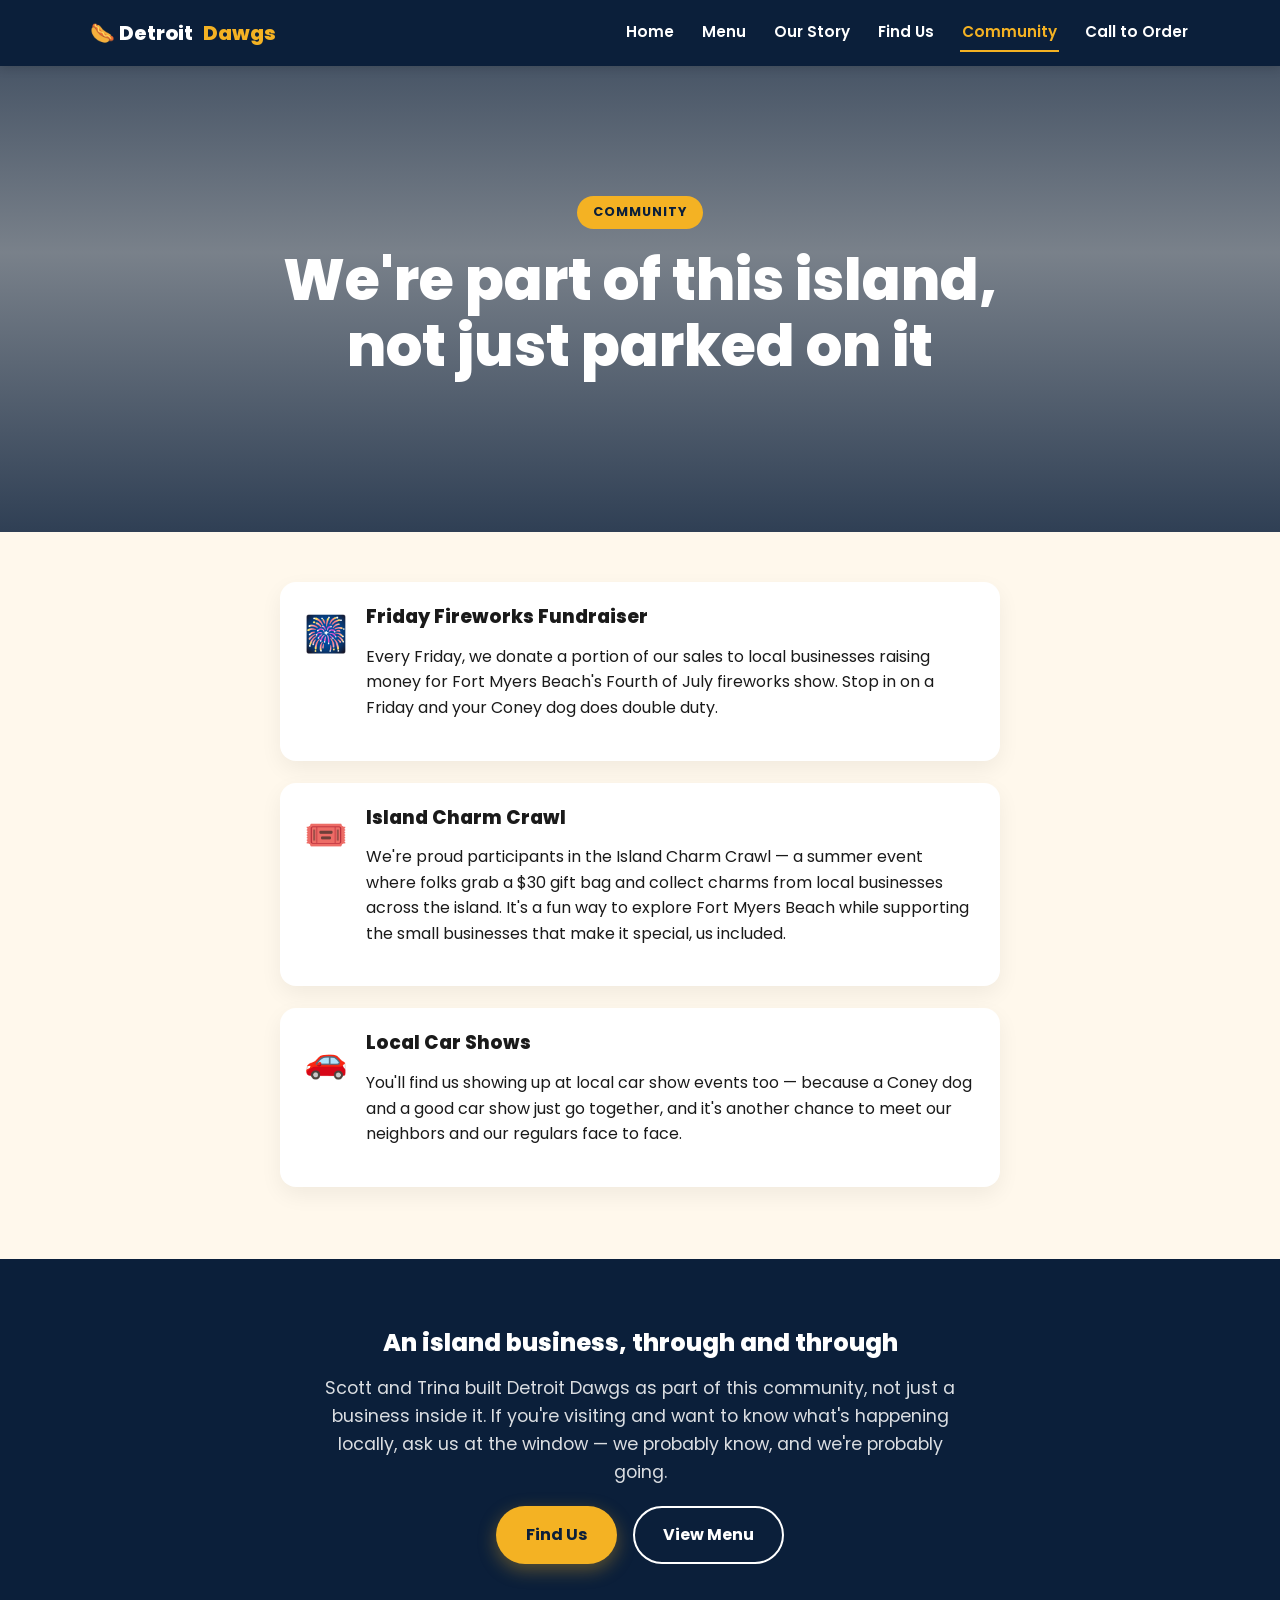
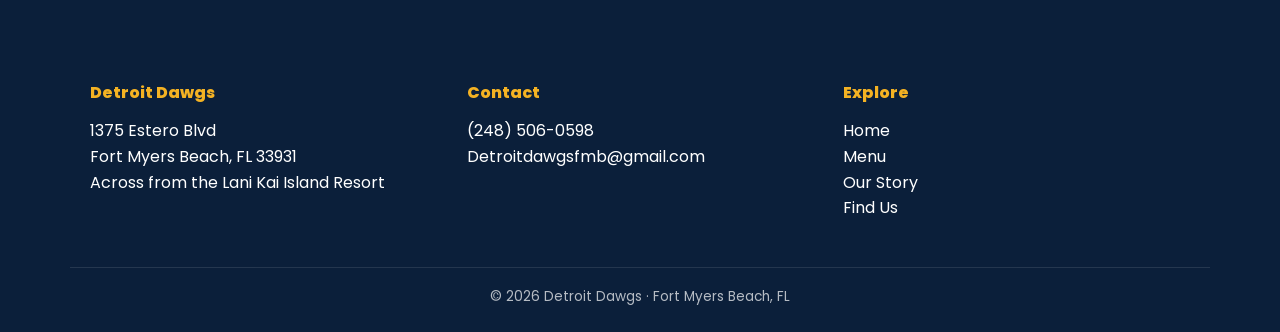
==== community.html @ 259473fb "Add Detroit Dawgs marketing website Five-page static site (home, menu, our story, find us, community" ====
<!DOCTYPE html>
<html lang="en">
<head>
<meta charset="UTF-8">
<meta name="viewport" content="width=device-width, initial-scale=1.0">
<title>Community | Detroit Dawgs Fort Myers Beach</title>
<meta name="description" content="Detroit Dawgs gives back to Fort Myers Beach: Friday fireworks fundraisers, the Island Charm Crawl, and local car shows. See how this Michigan-owned hot dog stand supports its island home.">
<meta name="keywords" content="Detroit Dawgs community, Fort Myers Beach fireworks fundraiser, Island Charm Crawl Fort Myers Beach">
<link rel="canonical" href="https://detroitdawgsfmb.com/community.html">
<link rel="stylesheet" href="assets/css/style.css">
<link rel="preconnect" href="https://fonts.googleapis.com">
<link href="https://fonts.googleapis.com/css2?family=Poppins:wght@400;600;700;800&display=swap" rel="stylesheet">
</head>
<body>

<header class="site-header">
  <div class="header-inner">
    <a href="index.html" class="brand">🌭 Detroit <span class="dot">Dawgs</span></a>
    <button class="nav-toggle" aria-label="Menu">☰</button>
    <nav class="main-nav">
      <a href="index.html">Home</a>
      <a href="menu.html">Menu</a>
      <a href="our-story.html">Our Story</a>
      <a href="find-us.html">Find Us</a>
      <a href="community.html" class="active">Community</a>
      <a href="tel:2485060598">Call to Order</a>
    </nav>
  </div>
</header>

<section class="hero" style="min-height:50vh;">
  <div class="hero-inner">
    <span class="kicker">Community</span>
    <h1>We're part of this island, not just parked on it</h1>
  </div>
</section>

<section class="section-tight">
  <div class="wrap" style="max-width:760px;">

    <div class="event-card">
      <div class="event-icon">🎆</div>
      <div>
        <h3>Friday Fireworks Fundraiser</h3>
        <p>Every Friday, we donate a portion of our sales to local businesses raising money for Fort Myers Beach's Fourth of July fireworks show. Stop in on a Friday and your Coney dog does double duty.</p>
      </div>
    </div>

    <div class="event-card">
      <div class="event-icon">🎟️</div>
      <div>
        <h3>Island Charm Crawl</h3>
        <p>We're proud participants in the Island Charm Crawl — a summer event where folks grab a $30 gift bag and collect charms from local businesses across the island. It's a fun way to explore Fort Myers Beach while supporting the small businesses that make it special, us included.</p>
      </div>
    </div>

    <div class="event-card">
      <div class="event-icon">🚗</div>
      <div>
        <h3>Local Car Shows</h3>
        <p>You'll find us showing up at local car show events too — because a Coney dog and a good car show just go together, and it's another chance to meet our neighbors and our regulars face to face.</p>
      </div>
    </div>

  </div>
</section>

<section class="bg-navy">
  <div class="wrap" style="text-align:center; max-width:700px;">
    <h2 style="color:#fff;">An island business, through and through</h2>
    <p style="color:rgba(255,255,255,.85); font-size:1.1rem;">Scott and Trina built Detroit Dawgs as part of this community, not just a business inside it. If you're visiting and want to know what's happening locally, ask us at the window — we probably know, and we're probably going.</p>
    <div class="btn-row" style="justify-content:center; margin-top:20px;">
      <a href="find-us.html" class="btn btn-mustard">Find Us</a>
      <a href="menu.html" class="btn btn-outline">View Menu</a>
    </div>
  </div>
</section>

<footer class="site-footer">
  <div class="wrap footer-grid">
    <div>
      <h4>Detroit Dawgs</h4>
      <p>1375 Estero Blvd<br>Fort Myers Beach, FL 33931<br>Across from the Lani Kai Island Resort</p>
    </div>
    <div>
      <h4>Contact</h4>
      <p><a href="tel:2485060598">(248) 506-0598</a><br>
      <a href="mailto:Detroitdawgsfmb@gmail.com">Detroitdawgsfmb@gmail.com</a></p>
    </div>
    <div>
      <h4>Explore</h4>
      <p><a href="index.html">Home</a><br>
      <a href="menu.html">Menu</a><br>
      <a href="our-story.html">Our Story</a><br>
      <a href="find-us.html">Find Us</a></p>
    </div>
  </div>
  <div class="wrap footer-bottom">&copy; 2026 Detroit Dawgs · Fort Myers Beach, FL</div>
</footer>

<div class="sticky-cta">
  <a href="find-us.html">📍 Directions</a>
  <a href="tel:2485060598">📞 Call to Order</a>
</div>

<script src="assets/js/main.js"></script>
</body>
</html>
---- assets/css/style.css ----
/* Detroit Dawgs — shared styles */
:root {
  --navy: #0b1f3a;
  --red: #c8102e;
  --red-dark: #9c0c23;
  --cream: #fff8ec;
  --mustard: #f4b223;
  --ink: #1a1a1a;
  --gray: #5b5b5b;
  --max: 1140px;
}

* { box-sizing: border-box; }

html { scroll-behavior: smooth; }

body {
  margin: 0;
  font-family: 'Poppins', 'Segoe UI', system-ui, -apple-system, sans-serif;
  color: var(--ink);
  background: var(--cream);
  line-height: 1.6;
}

h1, h2, h3, h4 {
  font-family: 'Poppins', sans-serif;
  font-weight: 800;
  margin: 0 0 0.5em;
  line-height: 1.15;
}

a { color: inherit; text-decoration: none; }

img { max-width: 100%; display: block; }

.wrap {
  max-width: var(--max);
  margin: 0 auto;
  padding: 0 20px;
}

/* ===== Header ===== */
.site-header {
  position: sticky;
  top: 0;
  z-index: 50;
  background: var(--navy);
  color: #fff;
  box-shadow: 0 2px 10px rgba(0,0,0,0.15);
}

.header-inner {
  display: flex;
  align-items: center;
  justify-content: space-between;
  padding: 14px 20px;
  max-width: var(--max);
  margin: 0 auto;
}

.brand {
  display: flex;
  align-items: center;
  gap: 10px;
  font-weight: 800;
  font-size: 1.25rem;
  color: #fff;
  white-space: nowrap;
}

.brand .dot { color: var(--mustard); }

.main-nav {
  display: flex;
  gap: 24px;
  flex-wrap: wrap;
}

.main-nav a {
  color: #fff;
  font-weight: 600;
  font-size: 0.95rem;
  padding: 6px 2px;
  border-bottom: 2px solid transparent;
  transition: border-color .2s, color .2s;
}

.main-nav a:hover,
.main-nav a.active {
  border-bottom-color: var(--mustard);
  color: var(--mustard);
}

.nav-toggle {
  display: none;
  background: none;
  border: none;
  color: #fff;
  font-size: 1.6rem;
  cursor: pointer;
}

@media (max-width: 760px) {
  .nav-toggle { display: block; }
  .main-nav {
    display: none;
    flex-direction: column;
    width: 100%;
    background: var(--navy);
    padding: 10px 20px 16px;
    gap: 14px;
  }
  .main-nav.open { display: flex; }
  .header-inner { flex-wrap: wrap; }
}

/* ===== Buttons ===== */
.btn {
  display: inline-block;
  padding: 14px 28px;
  border-radius: 50px;
  font-weight: 700;
  font-size: 1rem;
  cursor: pointer;
  border: 2px solid transparent;
  transition: transform .15s, box-shadow .15s, background .15s;
}

.btn:hover { transform: translateY(-2px); }

.btn-red {
  background: var(--red);
  color: #fff;
  box-shadow: 0 6px 18px rgba(200,16,46,0.35);
}
.btn-red:hover { background: var(--red-dark); }

.btn-outline {
  background: transparent;
  border-color: #fff;
  color: #fff;
}
.btn-outline:hover { background: rgba(255,255,255,0.15); }

.btn-mustard {
  background: var(--mustard);
  color: var(--navy);
  box-shadow: 0 6px 18px rgba(244,178,35,0.35);
}

.btn-row { display: flex; gap: 16px; flex-wrap: wrap; }

/* ===== Hero ===== */
.hero {
  position: relative;
  min-height: 92vh;
  display: flex;
  align-items: center;
  background: linear-gradient(180deg, rgba(11,31,58,0.75), rgba(11,31,58,0.55) 40%, rgba(11,31,58,0.85)),
              url('../img/hero-trailer.jpg') center/cover no-repeat;
  color: #fff;
  text-align: center;
}

.hero-inner { max-width: 800px; margin: 0 auto; padding: 60px 20px; }

.kicker {
  display: inline-block;
  background: var(--mustard);
  color: var(--navy);
  font-weight: 700;
  font-size: 0.8rem;
  letter-spacing: 1px;
  text-transform: uppercase;
  padding: 6px 16px;
  border-radius: 50px;
  margin-bottom: 18px;
}

.hero h1 {
  font-size: clamp(2.2rem, 6vw, 3.6rem);
  margin-bottom: 0.4em;
}

.hero p.lead {
  font-size: 1.2rem;
  opacity: 0.95;
  max-width: 620px;
  margin: 0 auto 28px;
}

/* ===== Sections ===== */
section { padding: 70px 0; }

.section-tight { padding: 50px 0; }

.section-title {
  text-align: center;
  margin-bottom: 14px;
  color: var(--navy);
}

.section-sub {
  text-align: center;
  color: var(--gray);
  max-width: 640px;
  margin: 0 auto 40px;
  font-size: 1.05rem;
}

.bg-navy { background: var(--navy); color: #fff; }
.bg-navy h2, .bg-navy h3 { color: #fff; }
.bg-mustard-soft { background: #fff3da; }

/* ===== Story / origin block ===== */
.origin {
  display: grid;
  grid-template-columns: 1.1fr 1fr;
  gap: 50px;
  align-items: center;
}

@media (max-width: 800px) {
  .origin { grid-template-columns: 1fr; }
}

.origin img { border-radius: 16px; box-shadow: 0 14px 30px rgba(0,0,0,0.18); }

.quote-block {
  border-left: 5px solid var(--mustard);
  padding-left: 20px;
  font-style: italic;
  font-size: 1.15rem;
  color: var(--navy);
  margin: 24px 0;
}

/* ===== Cards ===== */
.card-grid {
  display: grid;
  grid-template-columns: repeat(3, 1fr);
  gap: 26px;
}

@media (max-width: 900px) {
  .card-grid { grid-template-columns: repeat(2, 1fr); }
}
@media (max-width: 600px) {
  .card-grid { grid-template-columns: 1fr; }
}

.card {
  background: #fff;
  border-radius: 16px;
  padding: 28px 24px;
  box-shadow: 0 8px 22px rgba(0,0,0,0.06);
  border: 1px solid rgba(0,0,0,0.05);
}

.card h3 { color: var(--navy); font-size: 1.2rem; }

.card .badge {
  display: inline-block;
  background: var(--mustard);
  color: var(--navy);
  font-size: 0.75rem;
  font-weight: 700;
  padding: 4px 10px;
  border-radius: 50px;
  margin-bottom: 10px;
}

/* ===== Menu page ===== */
.menu-section h3.menu-cat {
  color: var(--red);
  border-bottom: 3px solid var(--mustard);
  display: inline-block;
  padding-bottom: 6px;
  margin-top: 0;
}

.menu-item {
  display: flex;
  justify-content: space-between;
  gap: 16px;
  padding: 14px 0;
  border-bottom: 1px dashed #ddd;
}

.menu-item:last-child { border-bottom: none; }

.menu-item-name { font-weight: 700; color: var(--navy); }
.menu-item-desc { color: var(--gray); font-size: 0.95rem; margin-top: 2px; }
.menu-item-price { font-weight: 800; color: var(--red); white-space: nowrap; }

.sourcing-banner {
  background: var(--navy);
  color: #fff;
  border-radius: 16px;
  padding: 30px;
  margin: 40px 0;
  display: grid;
  grid-template-columns: auto 1fr;
  gap: 22px;
  align-items: center;
}
@media (max-width: 600px) {
  .sourcing-banner { grid-template-columns: 1fr; text-align: center; }
}
.sourcing-banner .flag { font-size: 2.6rem; }

/* ===== Stats / social proof ===== */
.stat-row {
  display: flex;
  justify-content: center;
  gap: 60px;
  flex-wrap: wrap;
  text-align: center;
}
.stat-num {
  font-size: 2.6rem;
  font-weight: 800;
  color: var(--mustard);
}
.stat-label { font-size: 0.9rem; opacity: 0.85; }

/* ===== Find us ===== */
.map-frame {
  border-radius: 16px;
  overflow: hidden;
  box-shadow: 0 14px 30px rgba(0,0,0,0.15);
  border: none;
  width: 100%;
  height: 420px;
}

.info-grid {
  display: grid;
  grid-template-columns: repeat(3, 1fr);
  gap: 24px;
  margin-top: 40px;
}
@media (max-width: 800px) {
  .info-grid { grid-template-columns: 1fr; }
}

/* ===== Gallery ===== */
.gallery-grid {
  display: grid;
  grid-template-columns: repeat(4, 1fr);
  gap: 14px;
}
@media (max-width: 800px) {
  .gallery-grid { grid-template-columns: repeat(2, 1fr); }
}
.gallery-grid img,
.gallery-grid .ph {
  border-radius: 12px;
  aspect-ratio: 1/1;
  object-fit: cover;
}
.ph {
  background: linear-gradient(135deg, #f4b223, #c8102e);
  display: flex;
  align-items: center;
  justify-content: center;
  color: #fff;
  font-weight: 700;
  text-align: center;
  font-size: 0.9rem;
  padding: 10px;
}

/* ===== Community ===== */
.event-card {
  display: flex;
  gap: 18px;
  background: #fff;
  border-radius: 16px;
  padding: 24px;
  box-shadow: 0 8px 22px rgba(0,0,0,0.06);
  margin-bottom: 22px;
}
.event-icon {
  font-size: 2.2rem;
  flex-shrink: 0;
}

/* ===== Footer ===== */
.site-footer {
  background: var(--navy);
  color: #fff;
  padding: 50px 0 24px;
}
.footer-grid {
  display: grid;
  grid-template-columns: repeat(3, 1fr);
  gap: 30px;
  margin-bottom: 30px;
}
@media (max-width: 760px) {
  .footer-grid { grid-template-columns: 1fr; }
}
.site-footer h4 { color: var(--mustard); font-size: 1rem; }
.site-footer a:hover { color: var(--mustard); }
.footer-bottom {
  text-align: center;
  font-size: 0.85rem;
  opacity: 0.7;
  border-top: 1px solid rgba(255,255,255,0.15);
  padding-top: 18px;
}

.social-icons { display: flex; gap: 14px; margin-top: 10px; }
.social-icons a {
  width: 38px; height: 38px;
  display: flex; align-items: center; justify-content: center;
  background: rgba(255,255,255,0.1);
  border-radius: 50%;
  font-size: 1.1rem;
}
.social-icons a:hover { background: var(--mustard); color: var(--navy); }

/* ===== Sticky mobile order bar ===== */
.sticky-cta {
  position: fixed;
  bottom: 0; left: 0; right: 0;
  background: var(--navy);
  display: flex;
  z-index: 60;
  box-shadow: 0 -4px 14px rgba(0,0,0,0.25);
}
.sticky-cta a {
  flex: 1;
  text-align: center;
  color: #fff;
  font-weight: 700;
  padding: 14px 6px;
  font-size: 0.85rem;
}
.sticky-cta a:first-child { background: var(--red); }
.sticky-cta a:last-child { background: var(--mustard); color: var(--navy); }
@media (min-width: 761px) {
  .sticky-cta { display: none; }
}
body { padding-bottom: 0; }
@media (max-width: 760px) {
  body { padding-bottom: 56px; }
}

.facebook-embed {
  border-radius: 16px;
  overflow: hidden;
  box-shadow: 0 8px 22px rgba(0,0,0,0.08);
}
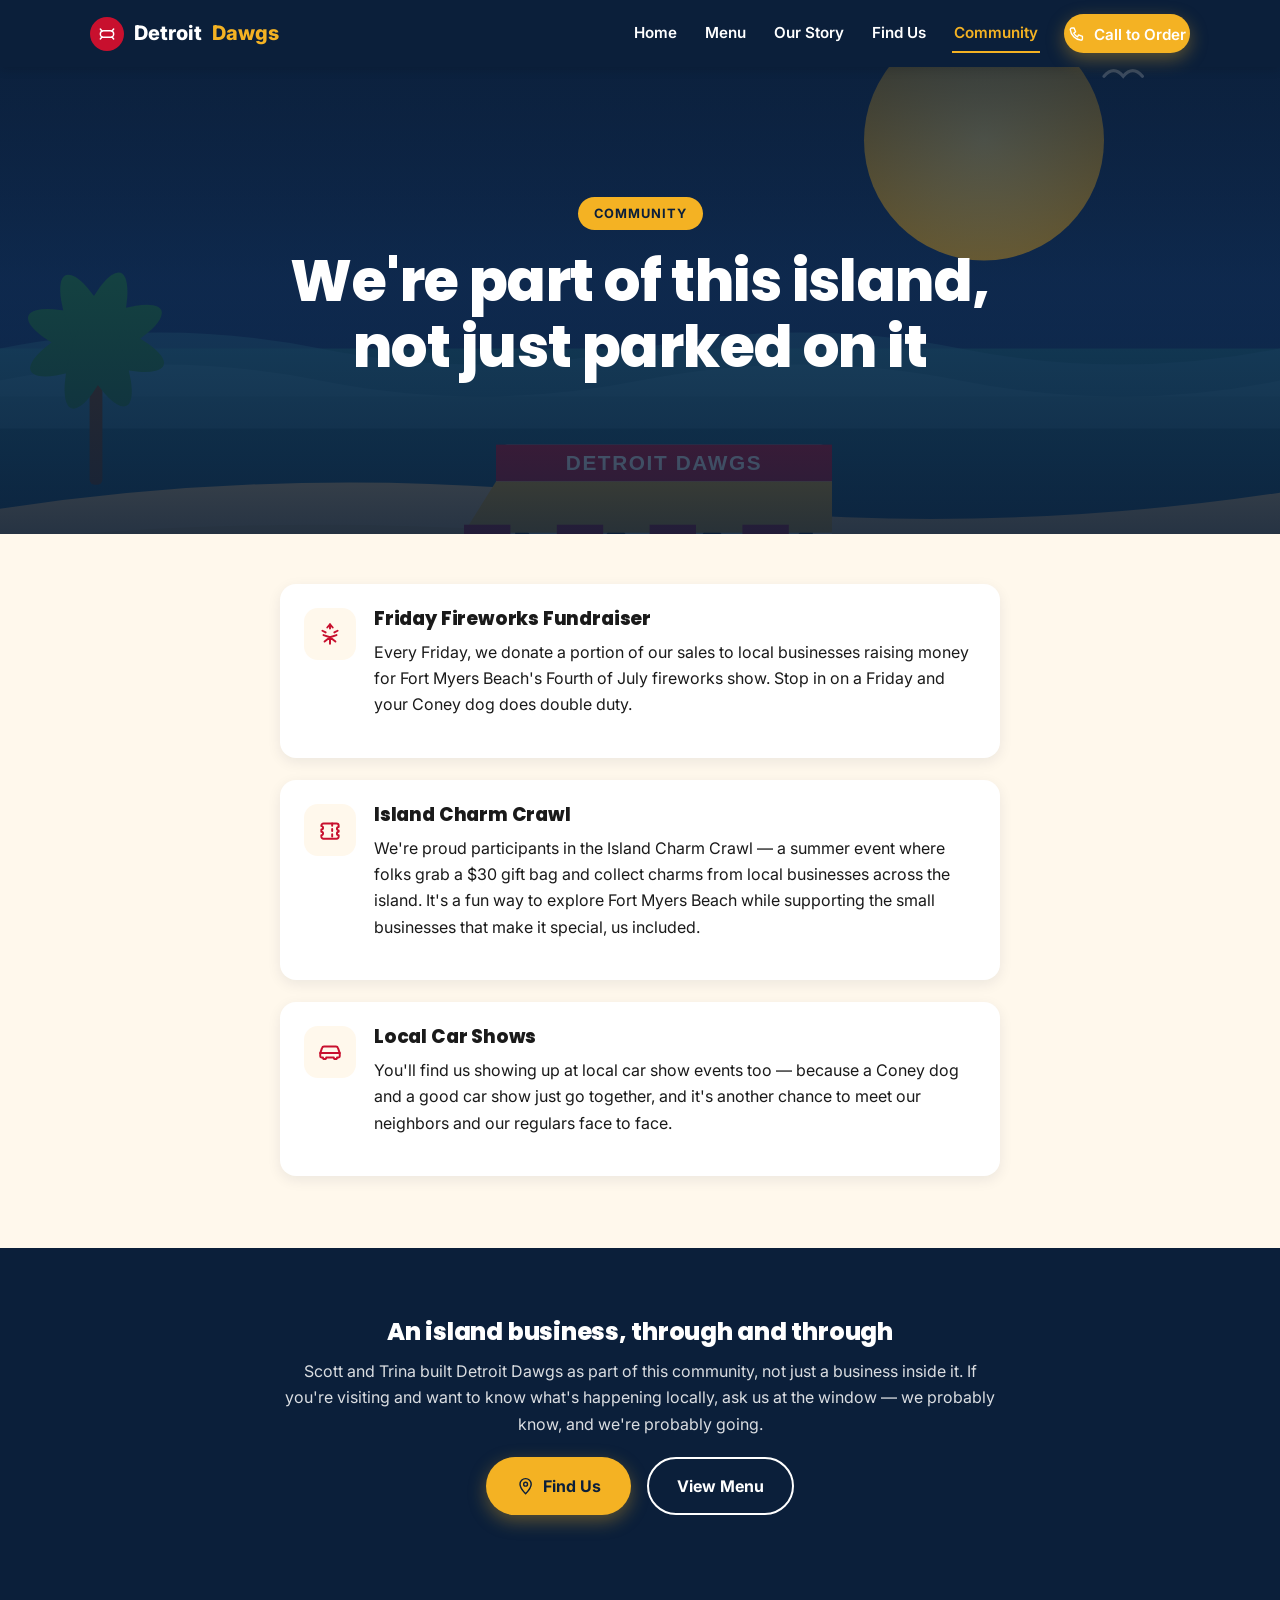
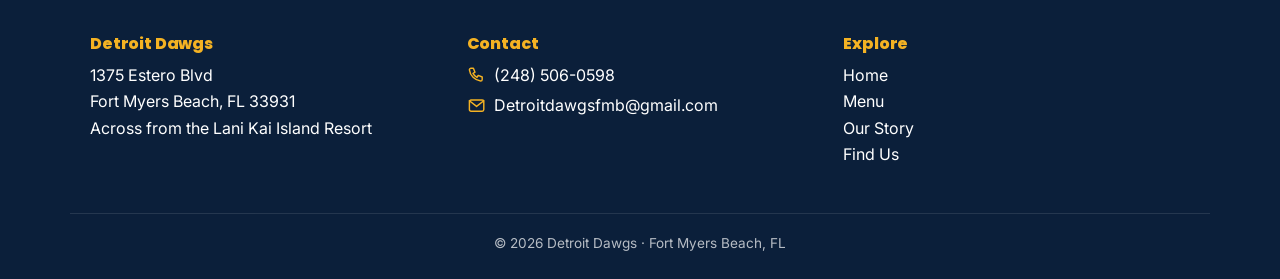
==== commit 7cf21a51: "Rebuild Detroit Dawgs website with polished UI/UX overhaul - New hero: custom beach/trailer illustra" ====
--- a/community.html
+++ b/community.html
@@ -7,28 +7,58 @@
 <meta name="description" content="Detroit Dawgs gives back to Fort Myers Beach: Friday fireworks fundraisers, the Island Charm Crawl, and local car shows. See how this Michigan-owned hot dog stand supports its island home.">
 <meta name="keywords" content="Detroit Dawgs community, Fort Myers Beach fireworks fundraiser, Island Charm Crawl Fort Myers Beach">
 <link rel="canonical" href="https://detroitdawgsfmb.com/community.html">
+<meta property="og:title" content="Community | Detroit Dawgs Fort Myers Beach">
+<meta property="og:description" content="Fireworks fundraisers, Island Charm Crawl, car shows — Detroit Dawgs is an active part of the Fort Myers Beach community.">
+<meta property="og:url" content="https://detroitdawgsfmb.com/community.html">
 <link rel="stylesheet" href="assets/css/style.css">
 <link rel="preconnect" href="https://fonts.googleapis.com">
-<link href="https://fonts.googleapis.com/css2?family=Poppins:wght@400;600;700;800&display=swap" rel="stylesheet">
+<link rel="preconnect" href="https://fonts.gstatic.com" crossorigin>
+<link href="https://fonts.googleapis.com/css2?family=Inter:wght@400;500;600;700&family=Poppins:wght@700;800&display=swap" rel="stylesheet">
 </head>
 <body>
 
+<svg style="display:none" aria-hidden="true">
+  <symbol id="icon-dog" viewBox="0 0 24 24" fill="none" stroke="currentColor" stroke-width="1.8" stroke-linecap="round" stroke-linejoin="round"><path d="M4 12c0-2.2 1.8-4 4-4h8c2.2 0 4 1.8 4 4s-1.8 4-4 4H8c-2.2 0-4-1.8-4-4Z"/><path d="M6 8.5 4 6M18 8.5l2-2.5M6 15.5 4 18M18 15.5l2 2.5"/></symbol>
+  <symbol id="icon-pin" viewBox="0 0 24 24" fill="none" stroke="currentColor" stroke-width="1.8" stroke-linecap="round" stroke-linejoin="round"><path d="M12 21s7-7.4 7-12a7 7 0 1 0-14 0c0 4.6 7 12 7 12Z"/><circle cx="12" cy="9" r="2.4"/></symbol>
+  <symbol id="icon-phone" viewBox="0 0 24 24" fill="none" stroke="currentColor" stroke-width="1.8" stroke-linecap="round" stroke-linejoin="round"><path d="M5 4h3l2 5-2.5 1.5a11 11 0 0 0 5 5L14 13l5 2v3a2 2 0 0 1-2 2A16 16 0 0 1 3 6a2 2 0 0 1 2-2Z"/></symbol>
+  <symbol id="icon-fb" viewBox="0 0 24 24" fill="currentColor"><path d="M22 12a10 10 0 1 0-11.6 9.9v-7H7.9V12h2.5V9.8c0-2.5 1.5-3.9 3.8-3.9 1.1 0 2.2.2 2.2.2v2.5h-1.2c-1.2 0-1.6.8-1.6 1.6V12h2.7l-.4 2.9h-2.3v7A10 10 0 0 0 22 12Z"/></symbol>
+  <symbol id="icon-mail" viewBox="0 0 24 24" fill="none" stroke="currentColor" stroke-width="1.8" stroke-linecap="round" stroke-linejoin="round"><rect x="3" y="5" width="18" height="14" rx="2"/><path d="M3 6l9 7 9-7"/></symbol>
+  <symbol id="icon-fireworks" viewBox="0 0 24 24" fill="none" stroke="currentColor" stroke-width="1.8" stroke-linecap="round" stroke-linejoin="round"><path d="M12 3v4M12 3 9.5 6M12 3l2.5 3M5 9l3 1.5M19 9l-3 1.5"/><circle cx="12" cy="15" r="1" fill="currentColor" stroke="none"/><path d="M12 15v6M12 15 7 19M12 15l5 4M12 15 6 13M12 15l6-2"/></symbol>
+  <symbol id="icon-ticket" viewBox="0 0 24 24" fill="none" stroke="currentColor" stroke-width="1.8" stroke-linecap="round" stroke-linejoin="round"><path d="M4 8a2 2 0 0 1 2-2h12a2 2 0 0 1 2 2v1.2a1.6 1.6 0 0 0 0 3.2V13.6a1.6 1.6 0 0 0 0 3.2V18a2 2 0 0 1-2 2H6a2 2 0 0 1-2-2v-1.2a1.6 1.6 0 0 0 0-3.2v-2a1.6 1.6 0 0 0 0-3.2Z"/><path d="M14 6v12" stroke-dasharray="2 3"/></symbol>
+  <symbol id="icon-car" viewBox="0 0 24 24" fill="none" stroke="currentColor" stroke-width="1.8" stroke-linecap="round" stroke-linejoin="round"><path d="M3 13l1.6-4.6A2 2 0 0 1 6.5 7h11a2 2 0 0 1 1.9 1.4L21 13"/><path d="M3 13h18v3a1 1 0 0 1-1 1h-1.5a1.5 1.5 0 0 1-3 0H8.5a1.5 1.5 0 0 1-3 0H4a1 1 0 0 1-1-1Z"/></symbol>
+  <symbol id="icon-close" viewBox="0 0 24 24" fill="none" stroke="currentColor" stroke-width="2" stroke-linecap="round"><path d="M5 5l14 14M19 5 5 19"/></symbol>
+  <symbol id="icon-menu" viewBox="0 0 24 24" fill="none" stroke="currentColor" stroke-width="2" stroke-linecap="round"><path d="M4 7h16M4 12h16M4 17h16"/></symbol>
+</svg>
+
+<a href="#main" class="skip-link">Skip to main content</a>
+
 <header class="site-header">
   <div class="header-inner">
-    <a href="index.html" class="brand">🌭 Detroit <span class="dot">Dawgs</span></a>
-    <button class="nav-toggle" aria-label="Menu">☰</button>
-    <nav class="main-nav">
+    <a href="index.html" class="brand">
+      <span class="icon-badge"><svg class="icon" aria-hidden="true"><use href="#icon-dog"/></svg></span>
+      Detroit <span class="dot">Dawgs</span>
+    </a>
+    <button class="nav-toggle" aria-label="Toggle menu" aria-expanded="false" aria-controls="main-nav">
+      <svg class="icon icon-menu" aria-hidden="true"><use href="#icon-menu"/></svg>
+      <svg class="icon icon-close" aria-hidden="true"><use href="#icon-close"/></svg>
+    </button>
+    <nav class="main-nav" id="main-nav">
       <a href="index.html">Home</a>
       <a href="menu.html">Menu</a>
       <a href="our-story.html">Our Story</a>
       <a href="find-us.html">Find Us</a>
       <a href="community.html" class="active">Community</a>
-      <a href="tel:2485060598">Call to Order</a>
+      <a href="tel:2485060598" class="btn btn-mustard">
+        <svg class="icon" aria-hidden="true"><use href="#icon-phone"/></svg>
+        Call to Order
+      </a>
     </nav>
   </div>
 </header>
 
-<section class="hero" style="min-height:50vh;">
+<main id="main">
+
+<section class="hero hero-short">
   <div class="hero-inner">
     <span class="kicker">Community</span>
     <h1>We're part of this island, not just parked on it</h1>
@@ -36,10 +66,12 @@
 </section>
 
 <section class="section-tight">
-  <div class="wrap" style="max-width:760px;">
+  <div class="wrap max-narrow">
 
     <div class="event-card">
-      <div class="event-icon">🎆</div>
+      <div class="event-icon">
+        <svg class="icon" aria-hidden="true"><use href="#icon-fireworks"/></svg>
+      </div>
       <div>
         <h3>Friday Fireworks Fundraiser</h3>
         <p>Every Friday, we donate a portion of our sales to local businesses raising money for Fort Myers Beach's Fourth of July fireworks show. Stop in on a Friday and your Coney dog does double duty.</p>
@@ -47,7 +79,9 @@
     </div>
 
     <div class="event-card">
-      <div class="event-icon">🎟️</div>
+      <div class="event-icon">
+        <svg class="icon" aria-hidden="true"><use href="#icon-ticket"/></svg>
+      </div>
       <div>
         <h3>Island Charm Crawl</h3>
         <p>We're proud participants in the Island Charm Crawl — a summer event where folks grab a $30 gift bag and collect charms from local businesses across the island. It's a fun way to explore Fort Myers Beach while supporting the small businesses that make it special, us included.</p>
@@ -55,7 +89,9 @@
     </div>
 
     <div class="event-card">
-      <div class="event-icon">🚗</div>
+      <div class="event-icon">
+        <svg class="icon" aria-hidden="true"><use href="#icon-car"/></svg>
+      </div>
       <div>
         <h3>Local Car Shows</h3>
         <p>You'll find us showing up at local car show events too — because a Coney dog and a good car show just go together, and it's another chance to meet our neighbors and our regulars face to face.</p>
@@ -66,15 +102,20 @@
 </section>
 
 <section class="bg-navy">
-  <div class="wrap" style="text-align:center; max-width:700px;">
-    <h2 style="color:#fff;">An island business, through and through</h2>
-    <p style="color:rgba(255,255,255,.85); font-size:1.1rem;">Scott and Trina built Detroit Dawgs as part of this community, not just a business inside it. If you're visiting and want to know what's happening locally, ask us at the window — we probably know, and we're probably going.</p>
-    <div class="btn-row" style="justify-content:center; margin-top:20px;">
-      <a href="find-us.html" class="btn btn-mustard">Find Us</a>
+  <div class="wrap text-center max-narrow">
+    <h2>An island business, through and through</h2>
+    <p>Scott and Trina built Detroit Dawgs as part of this community, not just a business inside it. If you're visiting and want to know what's happening locally, ask us at the window — we probably know, and we're probably going.</p>
+    <div class="btn-row center" style="margin-top:20px;">
+      <a href="find-us.html" class="btn btn-mustard">
+        <svg class="icon" aria-hidden="true"><use href="#icon-pin"/></svg>
+        Find Us
+      </a>
       <a href="menu.html" class="btn btn-outline">View Menu</a>
     </div>
   </div>
 </section>
+
+</main>
 
 <footer class="site-footer">
   <div class="wrap footer-grid">
@@ -84,8 +125,10 @@
     </div>
     <div>
       <h4>Contact</h4>
-      <p><a href="tel:2485060598">(248) 506-0598</a><br>
-      <a href="mailto:Detroitdawgsfmb@gmail.com">Detroitdawgsfmb@gmail.com</a></p>
+      <p>
+        <span class="footer-contact-line"><svg class="icon" aria-hidden="true"><use href="#icon-phone"/></svg><a href="tel:2485060598">(248) 506-0598</a></span>
+        <span class="footer-contact-line"><svg class="icon" aria-hidden="true"><use href="#icon-mail"/></svg><a href="mailto:Detroitdawgsfmb@gmail.com">Detroitdawgsfmb@gmail.com</a></span>
+      </p>
     </div>
     <div>
       <h4>Explore</h4>
@@ -99,8 +142,8 @@
 </footer>
 
 <div class="sticky-cta">
-  <a href="find-us.html">📍 Directions</a>
-  <a href="tel:2485060598">📞 Call to Order</a>
+  <a href="find-us.html"><svg class="icon" aria-hidden="true"><use href="#icon-pin"/></svg>Directions</a>
+  <a href="tel:2485060598"><svg class="icon" aria-hidden="true"><use href="#icon-phone"/></svg>Call to Order</a>
 </div>
 
 <script src="assets/js/main.js"></script>
--- a/assets/css/style.css
+++ b/assets/css/style.css
@@ -1,25 +1,40 @@
 /* Detroit Dawgs — shared styles */
 :root {
   --navy: #0b1f3a;
+  --navy-light: #16315a;
   --red: #c8102e;
   --red-dark: #9c0c23;
   --cream: #fff8ec;
   --mustard: #f4b223;
+  --mustard-dark: #cf9416;
+  --teal: #0e7c86;
   --ink: #1a1a1a;
   --gray: #5b5b5b;
+  --gray-light: #8a8a8a;
   --max: 1140px;
+  --radius: 16px;
+  --shadow-sm: 0 4px 14px rgba(11,31,58,0.08);
+  --shadow-md: 0 10px 28px rgba(11,31,58,0.12);
+  --shadow-lg: 0 18px 40px rgba(11,31,58,0.18);
+  --ease: cubic-bezier(.25,.8,.35,1);
 }
 
 * { box-sizing: border-box; }
 
 html { scroll-behavior: smooth; }
+
+@media (prefers-reduced-motion: reduce) {
+  html { scroll-behavior: auto; }
+  *, *::before, *::after { animation-duration: 0.001ms !important; animation-iteration-count: 1 !important; transition-duration: 0.001ms !important; scroll-behavior: auto !important; }
+}
 
 body {
   margin: 0;
-  font-family: 'Poppins', 'Segoe UI', system-ui, -apple-system, sans-serif;
+  font-family: 'Inter', 'Segoe UI', system-ui, -apple-system, sans-serif;
   color: var(--ink);
   background: var(--cream);
-  line-height: 1.6;
+  line-height: 1.65;
+  -webkit-font-smoothing: antialiased;
 }
 
 h1, h2, h3, h4 {
@@ -27,16 +42,61 @@
   font-weight: 800;
   margin: 0 0 0.5em;
   line-height: 1.15;
-}
+  letter-spacing: -0.01em;
+}
+
+p { margin: 0 0 1em; }
 
 a { color: inherit; text-decoration: none; }
 
 img { max-width: 100%; display: block; }
+
+svg.icon {
+  width: 1.2em;
+  height: 1.2em;
+  flex-shrink: 0;
+  vertical-align: -0.2em;
+}
+
+/* Visible, on-brand focus state everywhere */
+a:focus-visible,
+button:focus-visible,
+.btn:focus-visible,
+input:focus-visible {
+  outline: 3px solid var(--mustard);
+  outline-offset: 3px;
+  border-radius: 6px;
+}
+
+.cursor-pointer, a, button, .btn { cursor: pointer; }
 
 .wrap {
   max-width: var(--max);
   margin: 0 auto;
   padding: 0 20px;
+}
+
+.visually-hidden {
+  position: absolute;
+  width: 1px; height: 1px;
+  overflow: hidden;
+  clip: rect(0 0 0 0);
+  white-space: nowrap;
+}
+
+.skip-link {
+  position: absolute;
+  left: -9999px;
+  top: 0;
+  background: var(--mustard);
+  color: var(--navy);
+  padding: 10px 18px;
+  font-weight: 700;
+  z-index: 100;
+  border-radius: 0 0 8px 0;
+}
+.skip-link:focus {
+  left: 0;
 }
 
 /* ===== Header ===== */
@@ -68,10 +128,23 @@
   white-space: nowrap;
 }
 
+.brand .icon-badge {
+  width: 34px;
+  height: 34px;
+  display: flex;
+  align-items: center;
+  justify-content: center;
+  background: var(--red);
+  border-radius: 50%;
+  color: #fff;
+}
+.brand .icon-badge svg { width: 20px; height: 20px; }
+
 .brand .dot { color: var(--mustard); }
 
 .main-nav {
   display: flex;
+  align-items: center;
   gap: 24px;
   flex-wrap: wrap;
 }
@@ -91,42 +164,54 @@
   color: var(--mustard);
 }
 
+.main-nav a.btn {
+  border-bottom: none;
+}
+
 .nav-toggle {
   display: none;
   background: none;
   border: none;
   color: #fff;
-  font-size: 1.6rem;
-  cursor: pointer;
-}
+  padding: 6px;
+  border-radius: 8px;
+}
+.nav-toggle svg { width: 26px; height: 26px; }
+.nav-toggle .icon-close { display: none; }
+.nav-toggle[aria-expanded="true"] .icon-menu { display: none; }
+.nav-toggle[aria-expanded="true"] .icon-close { display: block; }
 
 @media (max-width: 760px) {
   .nav-toggle { display: block; }
   .main-nav {
     display: none;
     flex-direction: column;
+    align-items: flex-start;
     width: 100%;
-    background: var(--navy);
-    padding: 10px 20px 16px;
+    background: var(--navy-light);
+    padding: 10px 20px 18px;
     gap: 14px;
   }
   .main-nav.open { display: flex; }
   .header-inner { flex-wrap: wrap; }
+  .main-nav a.btn { width: 100%; text-align: center; }
 }
 
 /* ===== Buttons ===== */
 .btn {
-  display: inline-block;
+  display: inline-flex;
+  align-items: center;
+  gap: 8px;
   padding: 14px 28px;
   border-radius: 50px;
   font-weight: 700;
   font-size: 1rem;
-  cursor: pointer;
   border: 2px solid transparent;
-  transition: transform .15s, box-shadow .15s, background .15s;
+  transition: transform .2s var(--ease), box-shadow .2s var(--ease), background .2s var(--ease);
 }
 
 .btn:hover { transform: translateY(-2px); }
+.btn:active { transform: translateY(0); }
 
 .btn-red {
   background: var(--red);
@@ -142,27 +227,38 @@
 }
 .btn-outline:hover { background: rgba(255,255,255,0.15); }
 
+.btn-outline-navy {
+  background: transparent;
+  border-color: var(--navy);
+  color: var(--navy);
+}
+.btn-outline-navy:hover { background: rgba(11,31,58,0.06); }
+
 .btn-mustard {
   background: var(--mustard);
   color: var(--navy);
   box-shadow: 0 6px 18px rgba(244,178,35,0.35);
 }
+.btn-mustard:hover { background: var(--mustard-dark); }
 
 .btn-row { display: flex; gap: 16px; flex-wrap: wrap; }
+.btn-row.center { justify-content: center; }
 
 /* ===== Hero ===== */
 .hero {
   position: relative;
-  min-height: 92vh;
-  display: flex;
-  align-items: center;
-  background: linear-gradient(180deg, rgba(11,31,58,0.75), rgba(11,31,58,0.55) 40%, rgba(11,31,58,0.85)),
-              url('../img/hero-trailer.jpg') center/cover no-repeat;
+  min-height: 92dvh;
+  display: flex;
+  align-items: center;
+  background: linear-gradient(180deg, rgba(11,31,58,0.78), rgba(11,31,58,0.55) 45%, rgba(11,31,58,0.88)),
+              url('../img/hero-scene.svg') center/cover no-repeat;
   color: #fff;
   text-align: center;
 }
 
-.hero-inner { max-width: 800px; margin: 0 auto; padding: 60px 20px; }
+.hero.hero-short { min-height: 46dvh; }
+
+.hero-inner { max-width: 800px; margin: 0 auto; padding: 60px 20px; position: relative; z-index: 1; }
 
 .kicker {
   display: inline-block;
@@ -189,6 +285,13 @@
   margin: 0 auto 28px;
 }
 
+.wave-divider {
+  display: block;
+  width: 100%;
+  height: 60px;
+  margin-top: -2px;
+}
+
 /* ===== Sections ===== */
 section { padding: 70px 0; }
 
@@ -210,7 +313,11 @@
 
 .bg-navy { background: var(--navy); color: #fff; }
 .bg-navy h2, .bg-navy h3 { color: #fff; }
+.bg-navy p { color: rgba(255,255,255,.85); }
 .bg-mustard-soft { background: #fff3da; }
+.text-center { text-align: center; }
+.max-narrow { max-width: 760px; margin-left: auto; margin-right: auto; }
+.max-medium { max-width: 800px; margin-left: auto; margin-right: auto; }
 
 /* ===== Story / origin block ===== */
 .origin {
@@ -224,7 +331,7 @@
   .origin { grid-template-columns: 1fr; }
 }
 
-.origin img { border-radius: 16px; box-shadow: 0 14px 30px rgba(0,0,0,0.18); }
+.origin img, .origin .photo-placeholder { border-radius: var(--radius); box-shadow: var(--shadow-md); }
 
 .quote-block {
   border-left: 5px solid var(--mustard);
@@ -235,6 +342,31 @@
   margin: 24px 0;
 }
 
+/* ===== Photo placeholder (until real photography is added) ===== */
+.photo-placeholder {
+  position: relative;
+  aspect-ratio: 4/3;
+  border-radius: var(--radius);
+  background: repeating-linear-gradient(135deg, #f4e3c1, #f4e3c1 12px, #ecd6a8 12px, #ecd6a8 24px);
+  border: 2px dashed var(--mustard-dark);
+  display: flex;
+  flex-direction: column;
+  align-items: center;
+  justify-content: center;
+  gap: 10px;
+  color: var(--navy);
+  text-align: center;
+  padding: 20px;
+}
+.photo-placeholder svg { width: 34px; height: 34px; opacity: 0.7; }
+.photo-placeholder span {
+  font-size: 0.85rem;
+  font-weight: 600;
+  opacity: 0.8;
+  max-width: 220px;
+}
+.gallery-grid .photo-placeholder { aspect-ratio: 1/1; }
+
 /* ===== Cards ===== */
 .card-grid {
   display: grid;
@@ -251,10 +383,24 @@
 
 .card {
   background: #fff;
-  border-radius: 16px;
+  border-radius: var(--radius);
   padding: 28px 24px;
-  box-shadow: 0 8px 22px rgba(0,0,0,0.06);
+  box-shadow: var(--shadow-sm);
   border: 1px solid rgba(0,0,0,0.05);
+  transition: transform .25s var(--ease), box-shadow .25s var(--ease);
+}
+.card:hover { transform: translateY(-4px); box-shadow: var(--shadow-md); }
+
+.card-icon {
+  width: 46px;
+  height: 46px;
+  display: flex;
+  align-items: center;
+  justify-content: center;
+  background: var(--cream);
+  color: var(--red);
+  border-radius: 12px;
+  margin-bottom: 14px;
 }
 
 .card h3 { color: var(--navy); font-size: 1.2rem; }
@@ -296,7 +442,7 @@
 .sourcing-banner {
   background: var(--navy);
   color: #fff;
-  border-radius: 16px;
+  border-radius: var(--radius);
   padding: 30px;
   margin: 40px 0;
   display: grid;
@@ -307,7 +453,15 @@
 @media (max-width: 600px) {
   .sourcing-banner { grid-template-columns: 1fr; text-align: center; }
 }
-.sourcing-banner .flag { font-size: 2.6rem; }
+.sourcing-banner .flag {
+  width: 56px; height: 56px;
+  display: flex; align-items: center; justify-content: center;
+  background: rgba(255,255,255,0.12);
+  border-radius: 50%;
+  flex-shrink: 0;
+  margin: 0 auto;
+}
+.sourcing-banner .flag svg { width: 28px; height: 28px; }
 
 /* ===== Stats / social proof ===== */
 .stat-row {
@@ -326,9 +480,9 @@
 
 /* ===== Find us ===== */
 .map-frame {
-  border-radius: 16px;
+  border-radius: var(--radius);
   overflow: hidden;
-  box-shadow: 0 14px 30px rgba(0,0,0,0.15);
+  box-shadow: var(--shadow-md);
   border: none;
   width: 100%;
   height: 420px;
@@ -344,6 +498,15 @@
   .info-grid { grid-template-columns: 1fr; }
 }
 
+.card-title-row {
+  display: flex;
+  align-items: center;
+  gap: 10px;
+  margin-bottom: 10px;
+}
+.card-title-row svg { color: var(--red); }
+.card-title-row h3 { margin: 0; }
+
 /* ===== Gallery ===== */
 .gallery-grid {
   display: grid;
@@ -353,38 +516,57 @@
 @media (max-width: 800px) {
   .gallery-grid { grid-template-columns: repeat(2, 1fr); }
 }
-.gallery-grid img,
-.gallery-grid .ph {
+.gallery-grid img {
   border-radius: 12px;
   aspect-ratio: 1/1;
   object-fit: cover;
 }
-.ph {
-  background: linear-gradient(135deg, #f4b223, #c8102e);
-  display: flex;
-  align-items: center;
-  justify-content: center;
-  color: #fff;
-  font-weight: 700;
-  text-align: center;
-  font-size: 0.9rem;
-  padding: 10px;
-}
 
 /* ===== Community ===== */
 .event-card {
   display: flex;
   gap: 18px;
   background: #fff;
-  border-radius: 16px;
+  border-radius: var(--radius);
   padding: 24px;
-  box-shadow: 0 8px 22px rgba(0,0,0,0.06);
+  box-shadow: var(--shadow-sm);
   margin-bottom: 22px;
-}
+  transition: transform .25s var(--ease), box-shadow .25s var(--ease);
+}
+.event-card:hover { transform: translateY(-3px); box-shadow: var(--shadow-md); }
 .event-icon {
-  font-size: 2.2rem;
+  width: 52px;
+  height: 52px;
   flex-shrink: 0;
-}
+  display: flex;
+  align-items: center;
+  justify-content: center;
+  background: var(--cream);
+  color: var(--red);
+  border-radius: 14px;
+}
+.event-icon svg { width: 26px; height: 26px; }
+
+/* ===== Social embed ===== */
+.facebook-embed {
+  border-radius: var(--radius);
+  overflow: hidden;
+  box-shadow: var(--shadow-sm);
+}
+.social-cta {
+  display: flex;
+  align-items: center;
+  justify-content: center;
+  gap: 10px;
+  background: #1877f2;
+  color: #fff;
+  font-weight: 700;
+  padding: 16px 24px;
+  border-radius: var(--radius);
+  transition: background .2s;
+}
+.social-cta:hover { background: #145fc4; }
+.social-cta svg { width: 22px; height: 22px; }
 
 /* ===== Footer ===== */
 .site-footer {
@@ -403,6 +585,13 @@
 }
 .site-footer h4 { color: var(--mustard); font-size: 1rem; }
 .site-footer a:hover { color: var(--mustard); }
+.footer-contact-line {
+  display: flex;
+  align-items: center;
+  gap: 8px;
+  margin-bottom: 4px;
+}
+.footer-contact-line svg { color: var(--mustard); flex-shrink: 0; }
 .footer-bottom {
   text-align: center;
   font-size: 0.85rem;
@@ -417,8 +606,9 @@
   display: flex; align-items: center; justify-content: center;
   background: rgba(255,255,255,0.1);
   border-radius: 50%;
-  font-size: 1.1rem;
-}
+  transition: background .2s, color .2s;
+}
+.social-icons a svg { width: 18px; height: 18px; }
 .social-icons a:hover { background: var(--mustard); color: var(--navy); }
 
 /* ===== Sticky mobile order bar ===== */
@@ -432,12 +622,18 @@
 }
 .sticky-cta a {
   flex: 1;
+  display: flex;
+  align-items: center;
+  justify-content: center;
+  gap: 8px;
   text-align: center;
   color: #fff;
   font-weight: 700;
-  padding: 14px 6px;
+  padding: 16px 6px;
   font-size: 0.85rem;
-}
+  min-height: 44px;
+}
+.sticky-cta a svg { width: 18px; height: 18px; }
 .sticky-cta a:first-child { background: var(--red); }
 .sticky-cta a:last-child { background: var(--mustard); color: var(--navy); }
 @media (min-width: 761px) {
@@ -445,11 +641,5 @@
 }
 body { padding-bottom: 0; }
 @media (max-width: 760px) {
-  body { padding-bottom: 56px; }
-}
-
-.facebook-embed {
-  border-radius: 16px;
-  overflow: hidden;
-  box-shadow: 0 8px 22px rgba(0,0,0,0.08);
-}
+  body { padding-bottom: 64px; }
+}
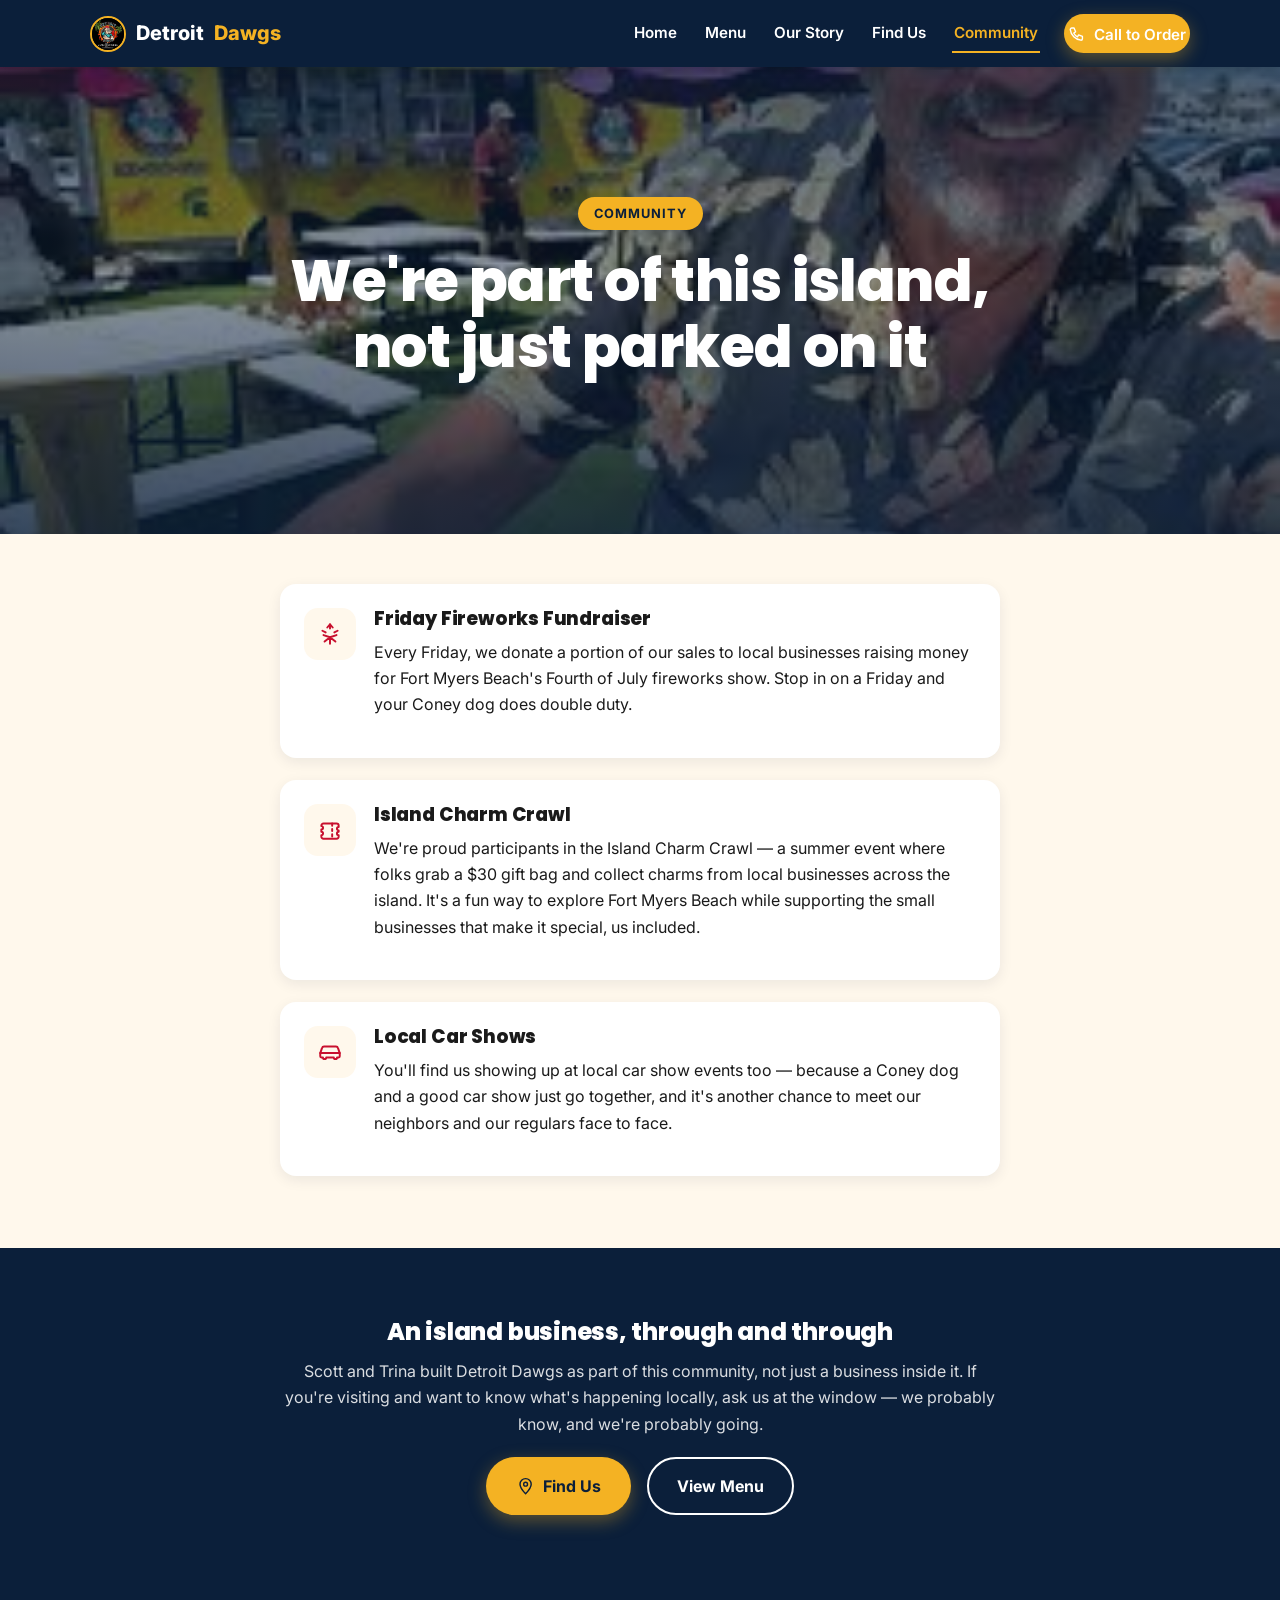
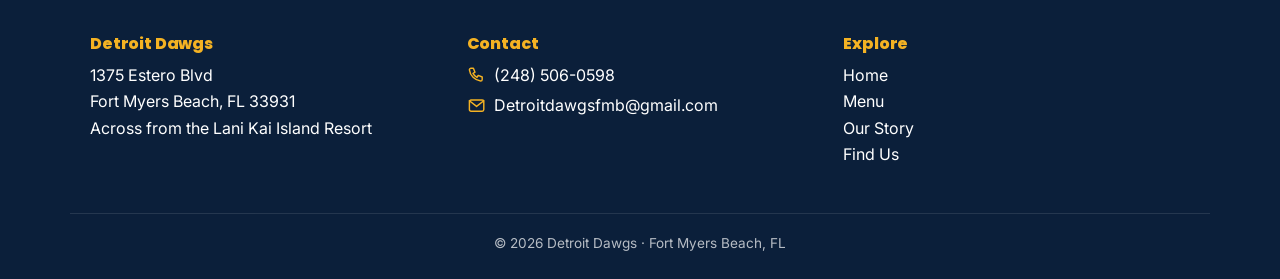
==== commit 7161cfbe: "Wire real photos into the site across all pages - Hero background: real daytime trailer photo (hero." ====
--- a/community.html
+++ b/community.html
@@ -35,7 +35,7 @@
 <header class="site-header">
   <div class="header-inner">
     <a href="index.html" class="brand">
-      <span class="icon-badge"><svg class="icon" aria-hidden="true"><use href="#icon-dog"/></svg></span>
+      <img src="assets/img/logo.jpeg" alt="" aria-hidden="true" class="brand-logo">
       Detroit <span class="dot">Dawgs</span>
     </a>
     <button class="nav-toggle" aria-label="Toggle menu" aria-expanded="false" aria-controls="main-nav">
--- a/assets/css/style.css
+++ b/assets/css/style.css
@@ -140,6 +140,15 @@
 }
 .brand .icon-badge svg { width: 20px; height: 20px; }
 
+.brand-logo {
+  width: 36px;
+  height: 36px;
+  border-radius: 50%;
+  object-fit: cover;
+  flex-shrink: 0;
+  border: 2px solid var(--mustard);
+}
+
 .brand .dot { color: var(--mustard); }
 
 .main-nav {
@@ -250,8 +259,8 @@
   min-height: 92dvh;
   display: flex;
   align-items: center;
-  background: linear-gradient(180deg, rgba(11,31,58,0.78), rgba(11,31,58,0.55) 45%, rgba(11,31,58,0.88)),
-              url('../img/hero-scene.svg') center/cover no-repeat;
+  background: linear-gradient(180deg, rgba(11,31,58,0.72), rgba(11,31,58,0.48) 45%, rgba(11,31,58,0.82)),
+              url('../img/hero.jpeg') center/cover no-repeat;
   color: #fff;
   text-align: center;
 }
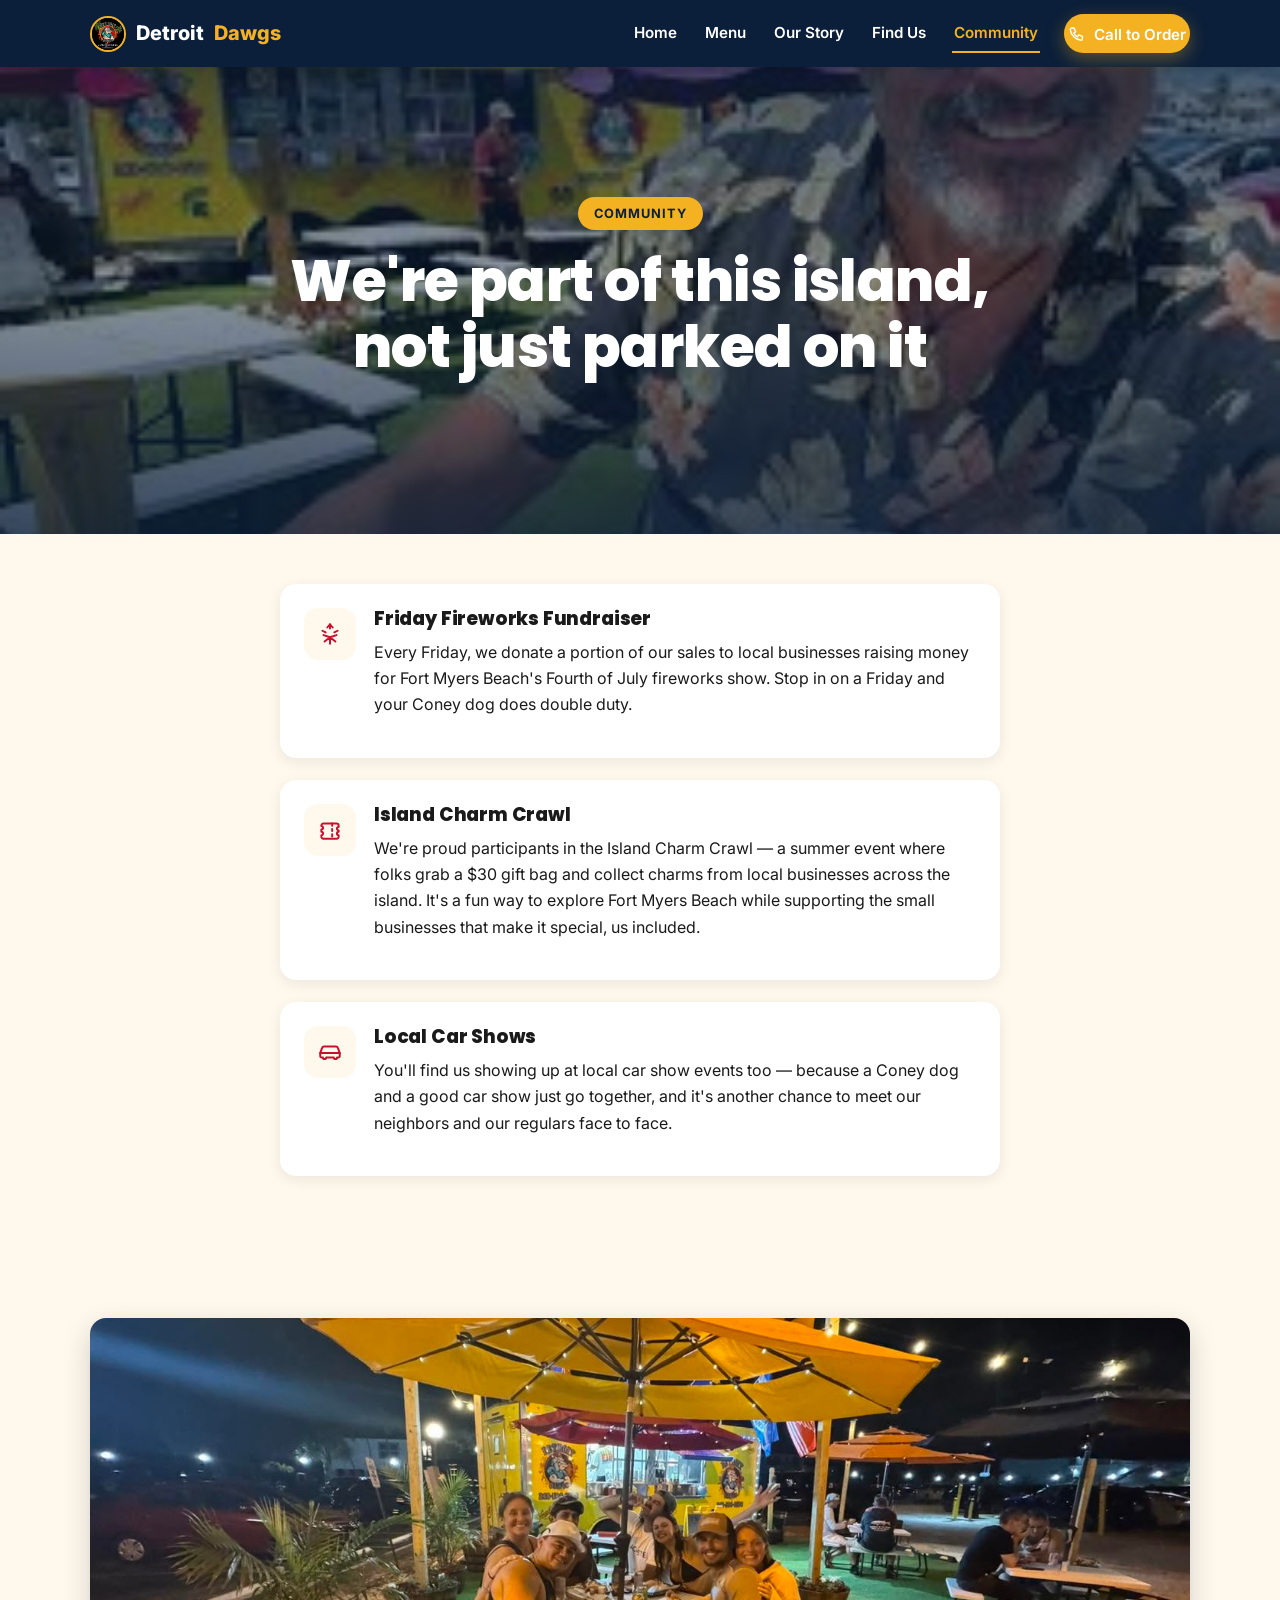
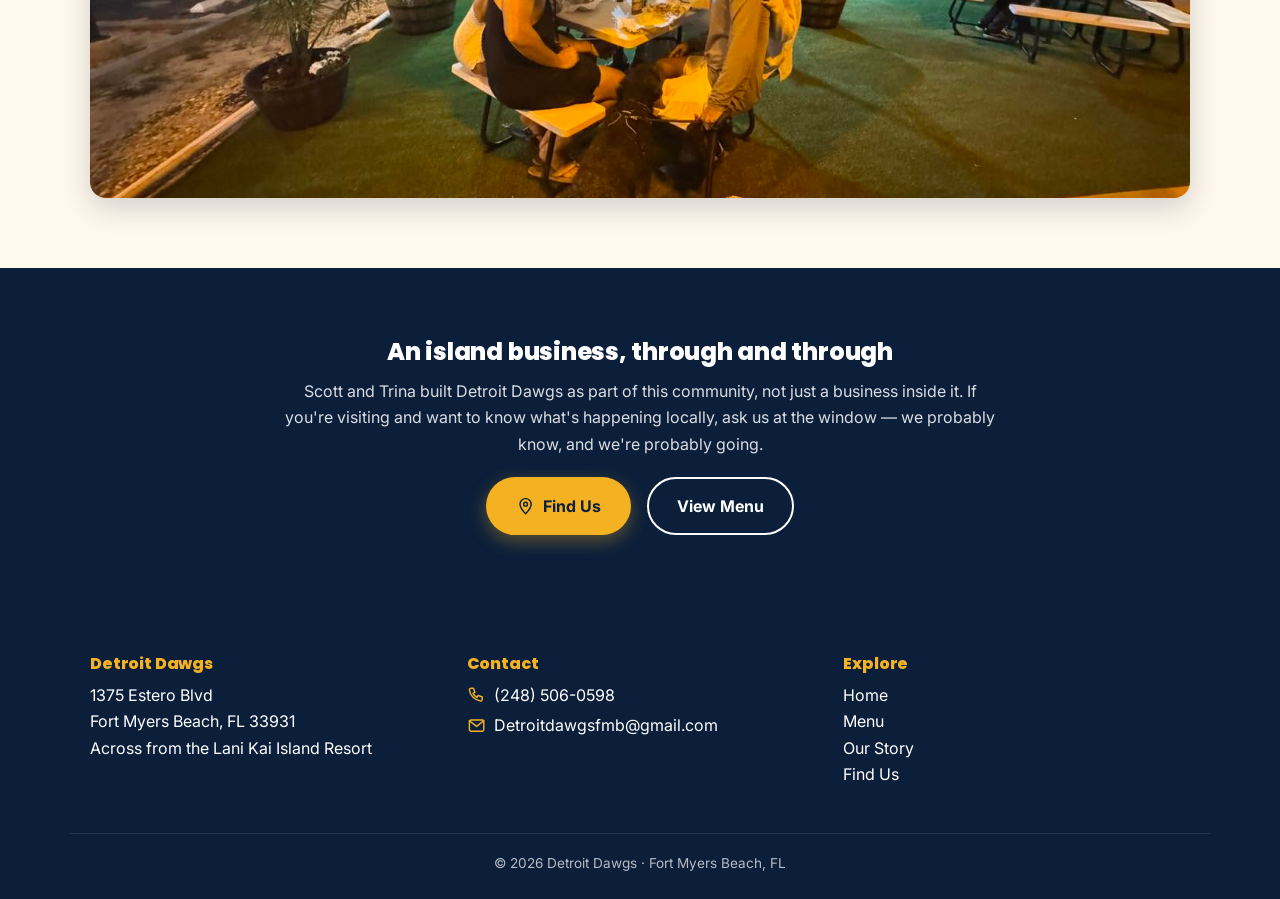
==== commit d84e8e3f: "Add food photo to menu page and crowd photo to community page Co-Authored-By: Claude Sonnet 4.6 <nor" ====
--- a/community.html
+++ b/community.html
@@ -101,6 +101,15 @@
   </div>
 </section>
 
+<section>
+  <div class="wrap">
+    <img src="assets/img/customers.jpg"
+         alt="A group of friends enjoying a night out at Detroit Dawgs, seated at outdoor picnic tables under yellow umbrellas with string lights overhead"
+         loading="lazy"
+         style="width:100%; border-radius:16px; max-height:480px; object-fit:cover; box-shadow:0 10px 28px rgba(11,31,58,0.18);">
+  </div>
+</section>
+
 <section class="bg-navy">
   <div class="wrap text-center max-narrow">
     <h2>An island business, through and through</h2>
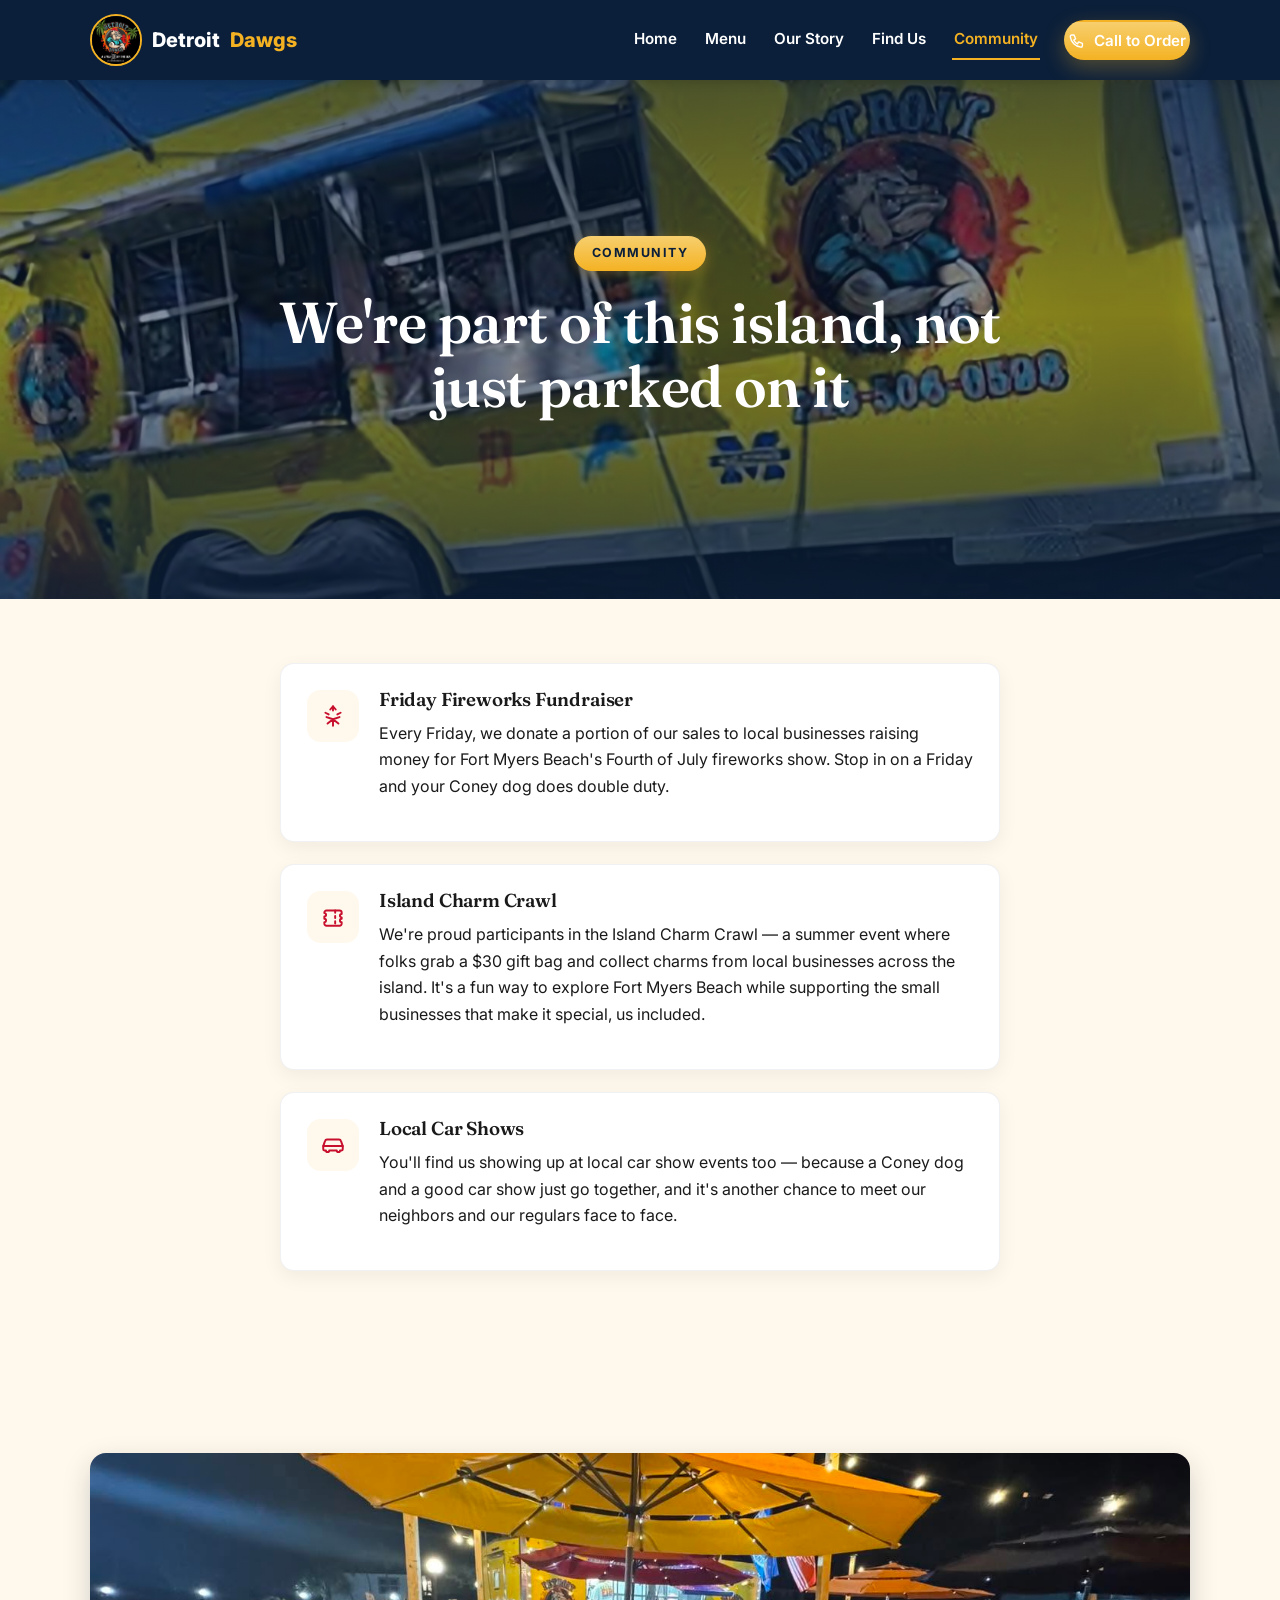
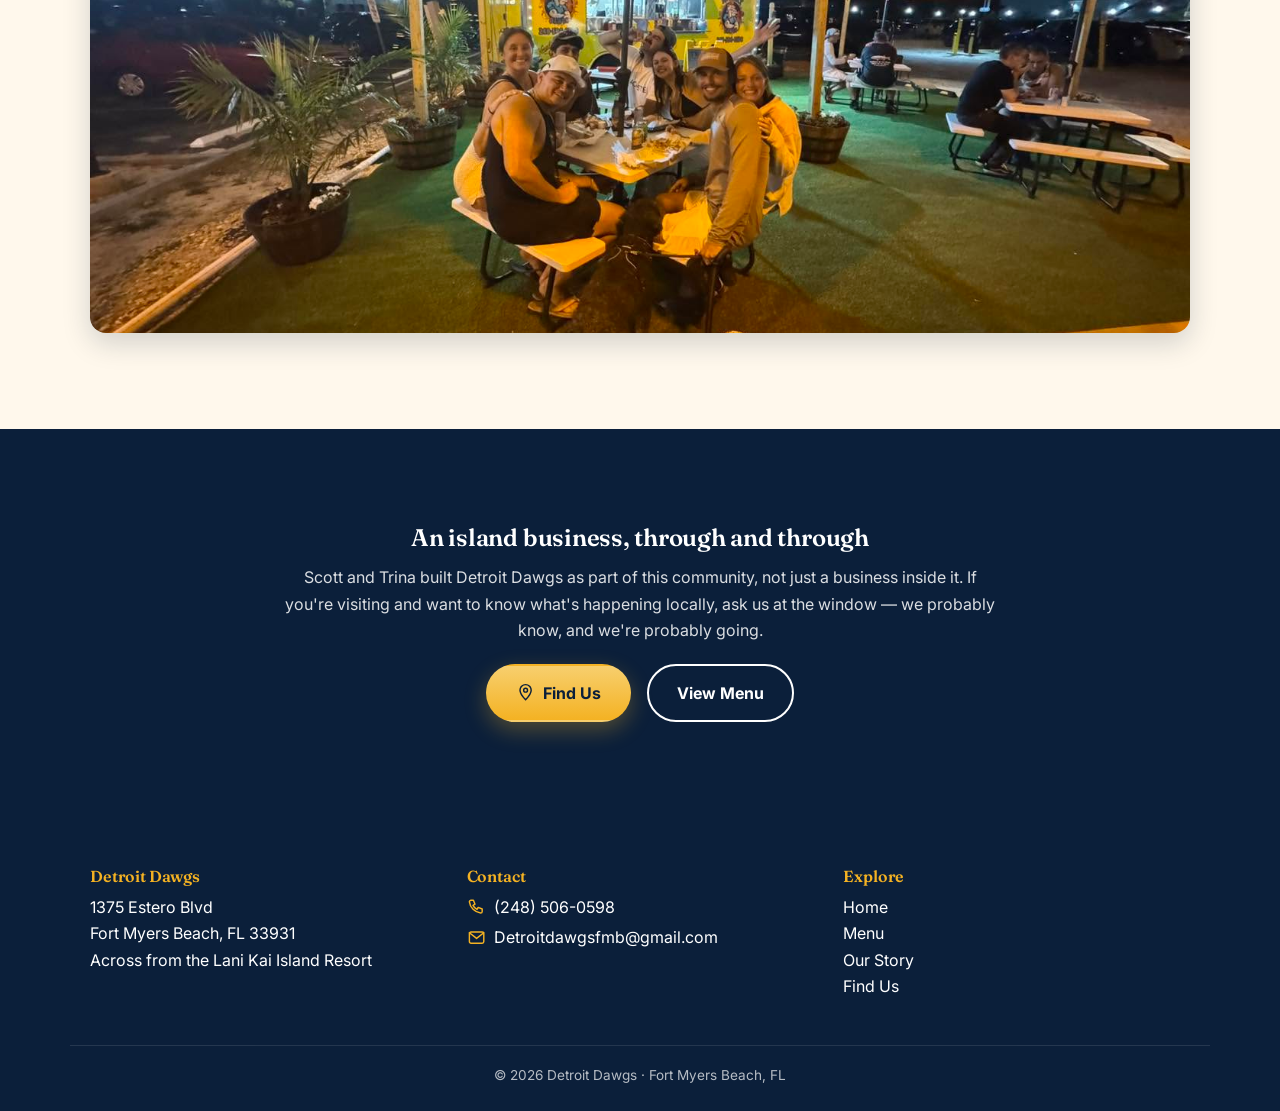
==== commit bfb56c42: "Polish visual design for a more upscale feel Swap Poppins for Fraunces (serif) on all headings, incr" ====
--- a/community.html
+++ b/community.html
@@ -13,7 +13,7 @@
 <link rel="stylesheet" href="assets/css/style.css">
 <link rel="preconnect" href="https://fonts.googleapis.com">
 <link rel="preconnect" href="https://fonts.gstatic.com" crossorigin>
-<link href="https://fonts.googleapis.com/css2?family=Inter:wght@400;500;600;700&family=Poppins:wght@700;800&display=swap" rel="stylesheet">
+<link href="https://fonts.googleapis.com/css2?family=Inter:wght@400;500;600;700&family=Fraunces:opsz,wght@9..144,500;9..144,600;9..144,700&display=swap" rel="stylesheet">
 </head>
 <body>
 
--- a/assets/css/style.css
+++ b/assets/css/style.css
@@ -7,15 +7,16 @@
   --cream: #fff8ec;
   --mustard: #f4b223;
   --mustard-dark: #cf9416;
+  --mustard-soft: #f7cf6e;
   --teal: #0e7c86;
   --ink: #1a1a1a;
   --gray: #5b5b5b;
   --gray-light: #8a8a8a;
   --max: 1140px;
-  --radius: 16px;
-  --shadow-sm: 0 4px 14px rgba(11,31,58,0.08);
-  --shadow-md: 0 10px 28px rgba(11,31,58,0.12);
-  --shadow-lg: 0 18px 40px rgba(11,31,58,0.18);
+  --radius: 18px;
+  --shadow-sm: 0 6px 20px rgba(11,31,58,0.06);
+  --shadow-md: 0 16px 40px rgba(11,31,58,0.10);
+  --shadow-lg: 0 30px 64px rgba(11,31,58,0.16);
   --ease: cubic-bezier(.25,.8,.35,1);
 }
 
@@ -38,10 +39,11 @@
 }
 
 h1, h2, h3, h4 {
-  font-family: 'Poppins', sans-serif;
-  font-weight: 800;
+  font-family: 'Fraunces', serif;
+  font-weight: 600;
+  font-optical-sizing: auto;
   margin: 0 0 0.5em;
-  line-height: 1.15;
+  line-height: 1.12;
   letter-spacing: -0.01em;
 }
 
@@ -141,8 +143,8 @@
 .brand .icon-badge svg { width: 20px; height: 20px; }
 
 .brand-logo {
-  width: 36px;
-  height: 36px;
+  width: 52px;
+  height: 52px;
   border-radius: 50%;
   object-fit: cover;
   flex-shrink: 0;
@@ -223,11 +225,11 @@
 .btn:active { transform: translateY(0); }
 
 .btn-red {
-  background: var(--red);
-  color: #fff;
-  box-shadow: 0 6px 18px rgba(200,16,46,0.35);
-}
-.btn-red:hover { background: var(--red-dark); }
+  background: linear-gradient(180deg, var(--red), var(--red-dark));
+  color: #fff;
+  box-shadow: 0 8px 22px rgba(200,16,46,0.3);
+}
+.btn-red:hover { box-shadow: 0 12px 28px rgba(200,16,46,0.4); }
 
 .btn-outline {
   background: transparent;
@@ -244,11 +246,11 @@
 .btn-outline-navy:hover { background: rgba(11,31,58,0.06); }
 
 .btn-mustard {
-  background: var(--mustard);
-  color: var(--navy);
-  box-shadow: 0 6px 18px rgba(244,178,35,0.35);
-}
-.btn-mustard:hover { background: var(--mustard-dark); }
+  background: linear-gradient(180deg, var(--mustard-soft), var(--mustard));
+  color: var(--navy);
+  box-shadow: 0 8px 22px rgba(244,178,35,0.3);
+}
+.btn-mustard:hover { box-shadow: 0 12px 28px rgba(244,178,35,0.4); }
 
 .btn-row { display: flex; gap: 16px; flex-wrap: wrap; }
 .btn-row.center { justify-content: center; }
@@ -271,15 +273,16 @@
 
 .kicker {
   display: inline-block;
-  background: var(--mustard);
+  background: linear-gradient(180deg, var(--mustard-soft), var(--mustard));
   color: var(--navy);
   font-weight: 700;
-  font-size: 0.8rem;
-  letter-spacing: 1px;
+  font-size: 0.78rem;
+  letter-spacing: 1.5px;
   text-transform: uppercase;
-  padding: 6px 16px;
+  padding: 7px 18px;
   border-radius: 50px;
-  margin-bottom: 18px;
+  margin-bottom: 20px;
+  box-shadow: 0 4px 14px rgba(244,178,35,0.3);
 }
 
 .hero h1 {
@@ -302,22 +305,23 @@
 }
 
 /* ===== Sections ===== */
-section { padding: 70px 0; }
-
-.section-tight { padding: 50px 0; }
+section { padding: 96px 0; }
+
+.section-tight { padding: 64px 0; }
 
 .section-title {
   text-align: center;
-  margin-bottom: 14px;
-  color: var(--navy);
+  margin-bottom: 18px;
+  color: var(--navy);
+  font-size: clamp(1.7rem, 3.4vw, 2.3rem);
 }
 
 .section-sub {
   text-align: center;
   color: var(--gray);
   max-width: 640px;
-  margin: 0 auto 40px;
-  font-size: 1.05rem;
+  margin: 0 auto 52px;
+  font-size: 1.08rem;
 }
 
 .bg-navy { background: var(--navy); color: #fff; }
@@ -340,7 +344,12 @@
   .origin { grid-template-columns: 1fr; }
 }
 
-.origin img, .origin .photo-placeholder { border-radius: var(--radius); box-shadow: var(--shadow-md); }
+.origin img, .origin .photo-placeholder {
+  border-radius: var(--radius);
+  box-shadow: var(--shadow-lg);
+  border: 6px solid #fff;
+  outline: 1px solid rgba(11,31,58,0.08);
+}
 
 .quote-block {
   border-left: 5px solid var(--mustard);
@@ -379,7 +388,7 @@
 /* ===== Cards ===== */
 .card-grid {
   display: grid;
-  grid-template-columns: repeat(3, 1fr);
+  grid-template-columns: repeat(4, 1fr);
   gap: 26px;
 }
 
@@ -392,27 +401,32 @@
 
 .card {
   background: #fff;
-  border-radius: var(--radius);
-  padding: 28px 24px;
+  border-radius: 14px;
+  padding: 32px 26px;
   box-shadow: var(--shadow-sm);
-  border: 1px solid rgba(0,0,0,0.05);
-  transition: transform .25s var(--ease), box-shadow .25s var(--ease);
-}
-.card:hover { transform: translateY(-4px); box-shadow: var(--shadow-md); }
+  border: 1px solid rgba(11,31,58,0.06);
+  transition: transform .3s var(--ease), box-shadow .3s var(--ease), border-color .3s var(--ease);
+}
+.card:hover {
+  transform: translateY(-6px);
+  box-shadow: var(--shadow-lg);
+  border-color: rgba(244,178,35,0.4);
+}
 
 .card-icon {
-  width: 46px;
-  height: 46px;
+  width: 48px;
+  height: 48px;
   display: flex;
   align-items: center;
   justify-content: center;
-  background: var(--cream);
+  background: linear-gradient(160deg, var(--cream), #fff);
   color: var(--red);
   border-radius: 12px;
-  margin-bottom: 14px;
-}
-
-.card h3 { color: var(--navy); font-size: 1.2rem; }
+  margin-bottom: 16px;
+  box-shadow: inset 0 0 0 1px rgba(11,31,58,0.05);
+}
+
+.card h3 { color: var(--navy); font-size: 1.22rem; }
 
 .card .badge {
   display: inline-block;
@@ -529,20 +543,31 @@
   border-radius: 12px;
   aspect-ratio: 1/1;
   object-fit: cover;
+  box-shadow: var(--shadow-sm);
+  transition: transform .3s var(--ease), box-shadow .3s var(--ease);
+}
+.gallery-grid img:hover {
+  transform: translateY(-4px) scale(1.02);
+  box-shadow: var(--shadow-md);
 }
 
 /* ===== Community ===== */
 .event-card {
   display: flex;
-  gap: 18px;
+  gap: 20px;
   background: #fff;
-  border-radius: var(--radius);
-  padding: 24px;
+  border-radius: 14px;
+  padding: 26px;
   box-shadow: var(--shadow-sm);
+  border: 1px solid rgba(11,31,58,0.06);
   margin-bottom: 22px;
-  transition: transform .25s var(--ease), box-shadow .25s var(--ease);
-}
-.event-card:hover { transform: translateY(-3px); box-shadow: var(--shadow-md); }
+  transition: transform .3s var(--ease), box-shadow .3s var(--ease), border-color .3s var(--ease);
+}
+.event-card:hover {
+  transform: translateY(-4px);
+  box-shadow: var(--shadow-lg);
+  border-color: rgba(244,178,35,0.4);
+}
 .event-icon {
   width: 52px;
   height: 52px;
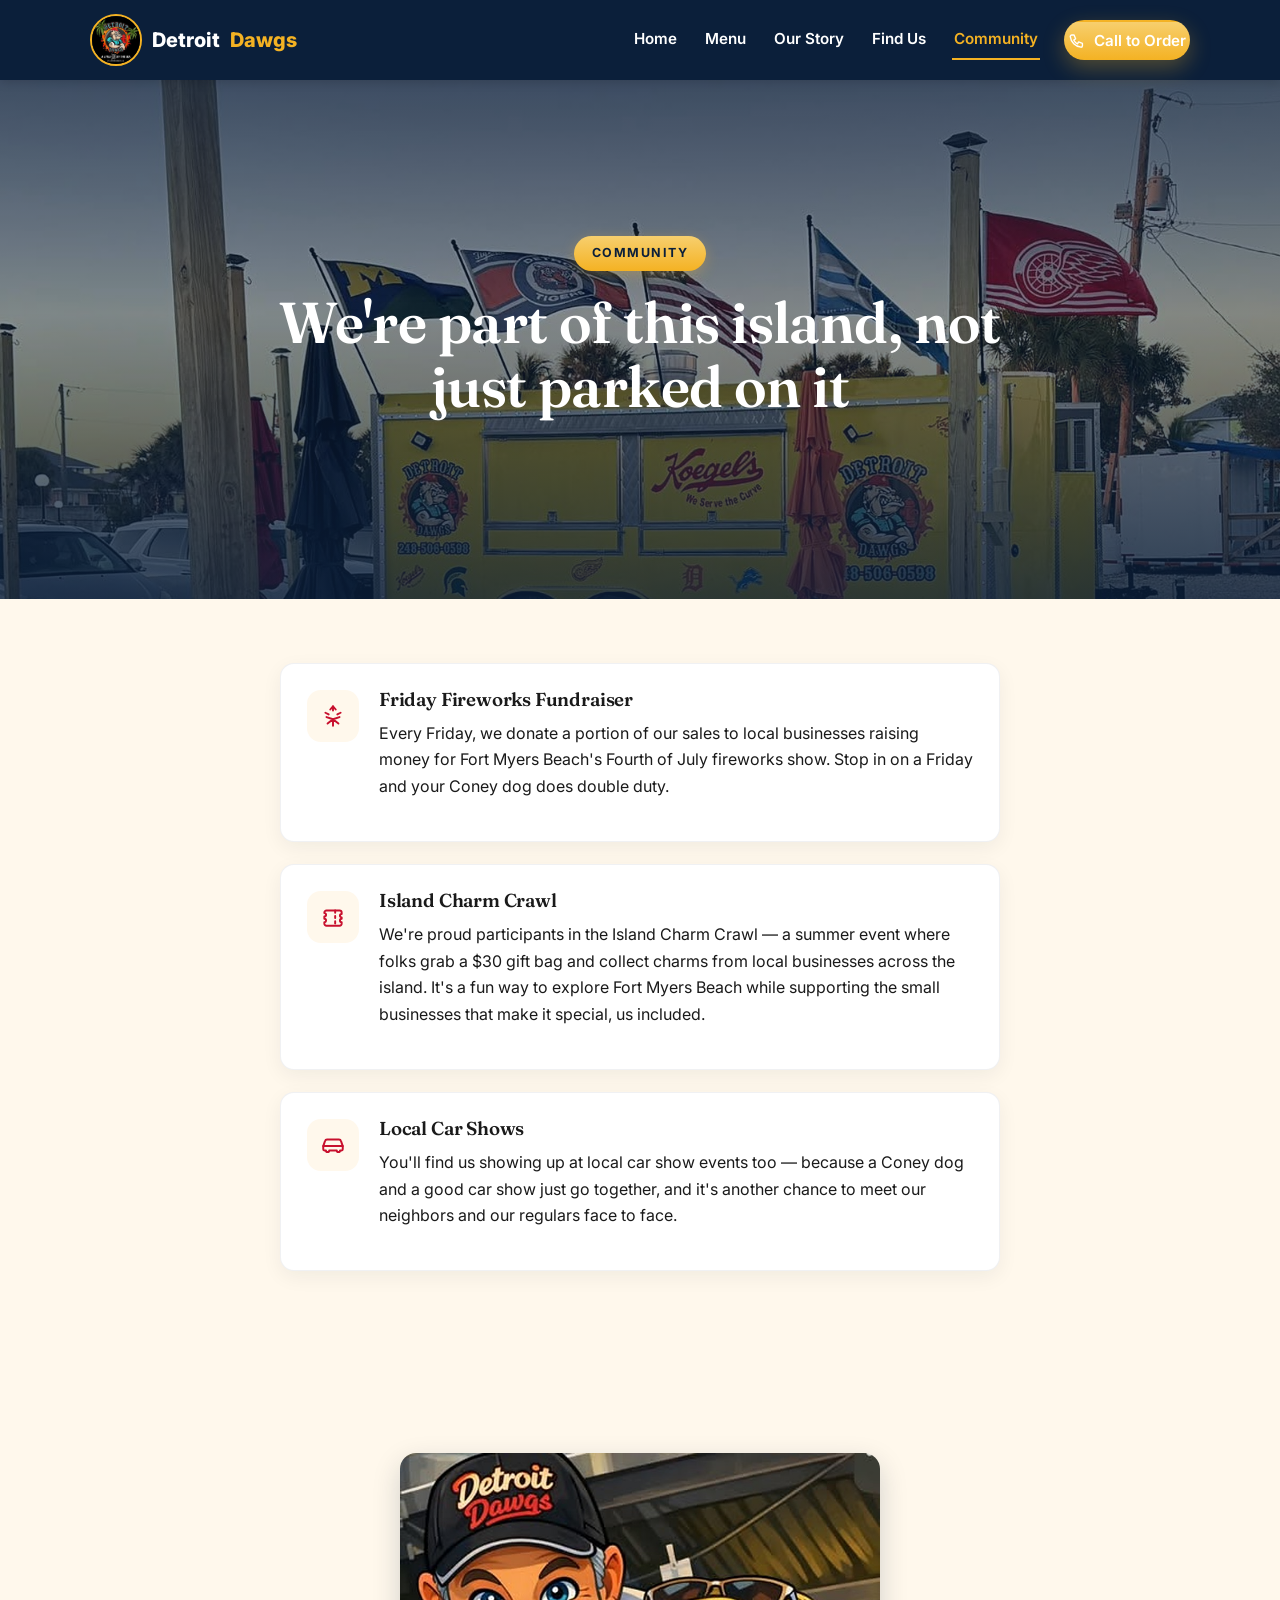
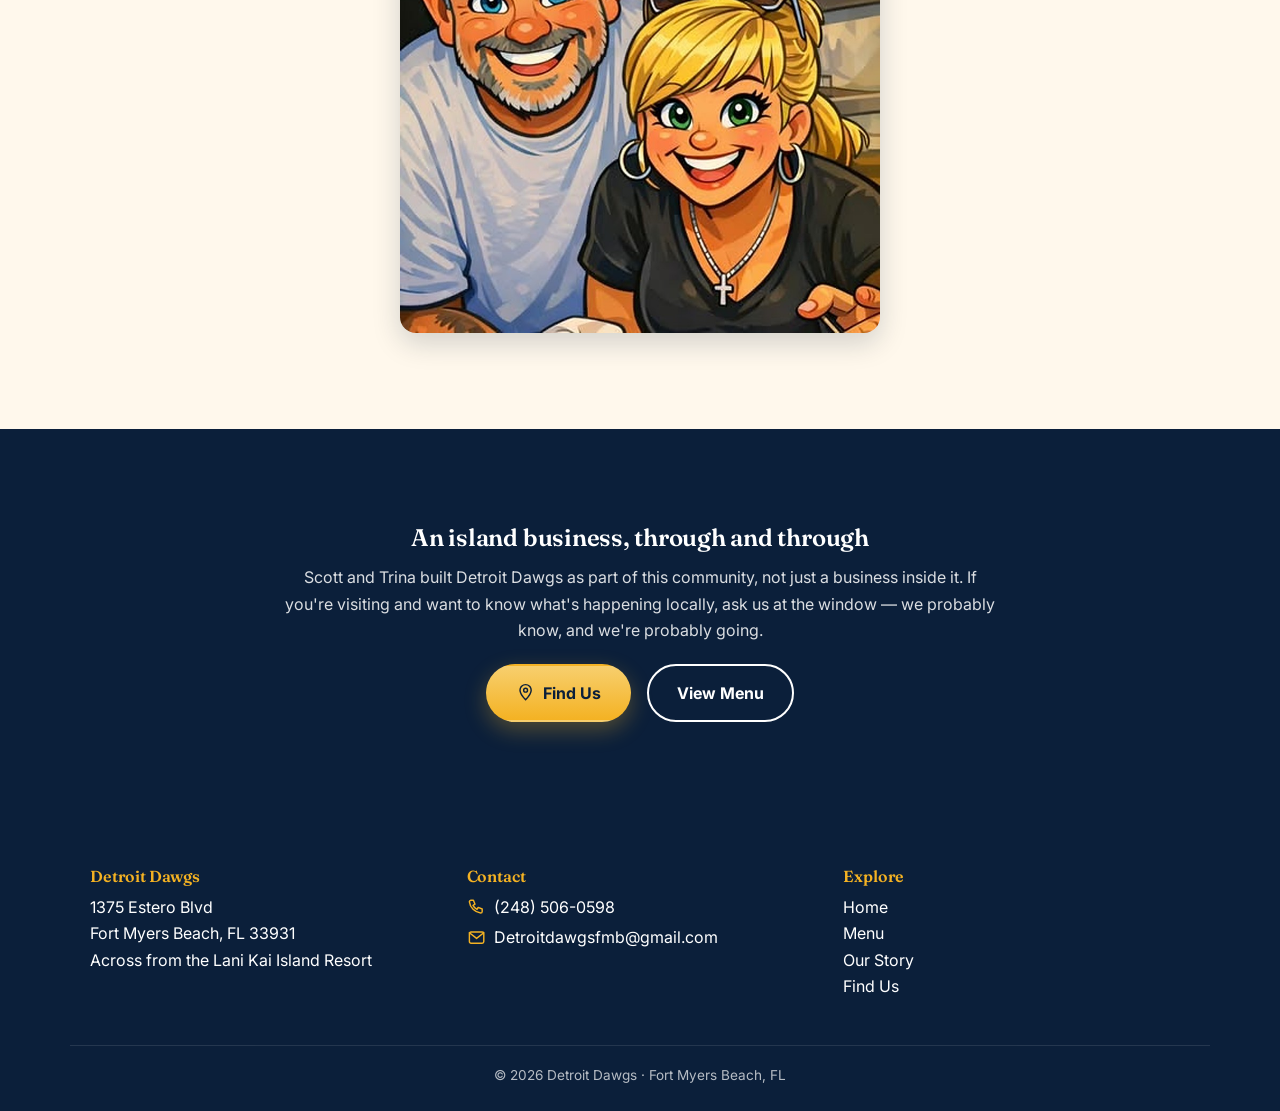
==== commit 94076680: "Replace community page photo with owner caricature illustration" ====
--- a/community.html
+++ b/community.html
@@ -103,10 +103,10 @@
 
 <section>
   <div class="wrap">
-    <img src="assets/img/customers.jpg"
-         alt="A group of friends enjoying a night out at Detroit Dawgs, seated at outdoor picnic tables under yellow umbrellas with string lights overhead"
+    <img src="assets/img/owner-cartoon.jpg"
+         alt="Cartoon caricature illustration of the Detroit Dawgs owners smiling together"
          loading="lazy"
-         style="width:100%; border-radius:16px; max-height:480px; object-fit:cover; box-shadow:0 10px 28px rgba(11,31,58,0.18);">
+         style="width:100%; max-width:480px; margin:0 auto; display:block; border-radius:16px; object-fit:cover; box-shadow:0 10px 28px rgba(11,31,58,0.18);">
   </div>
 </section>
 
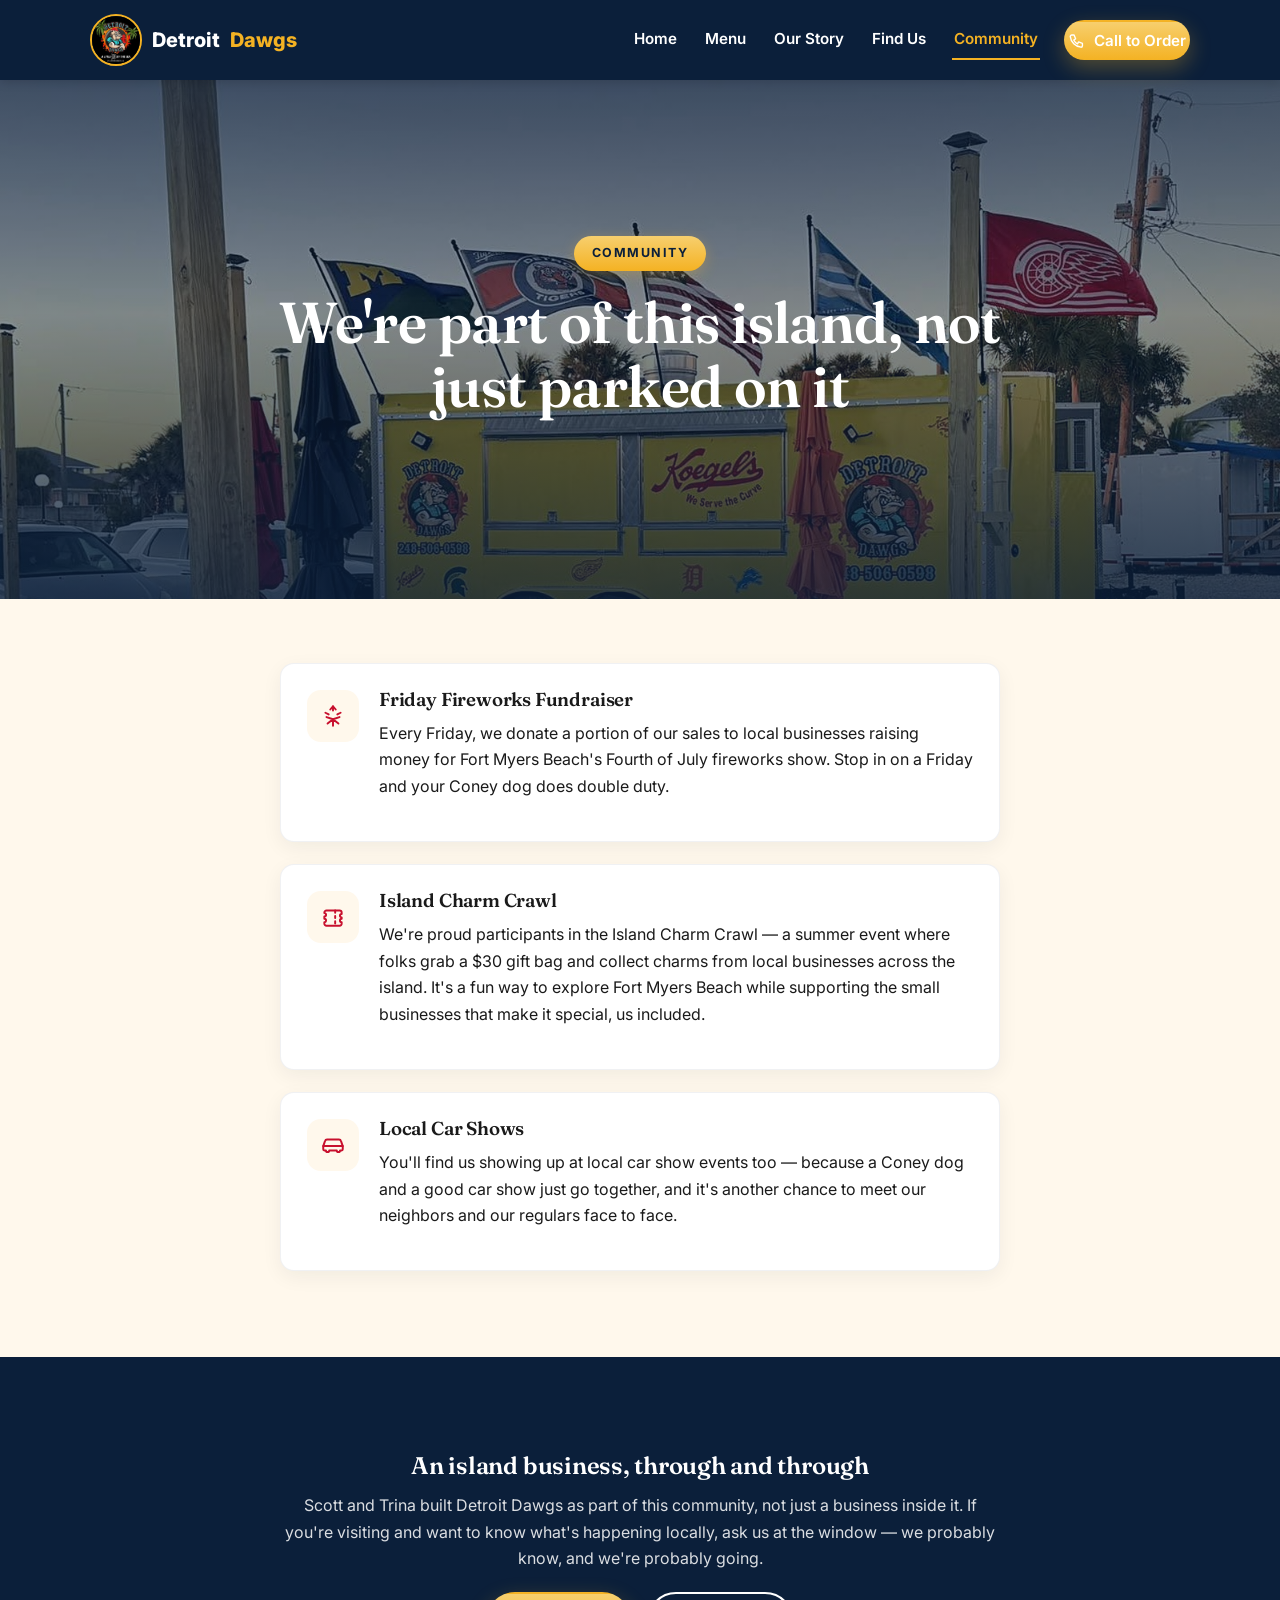
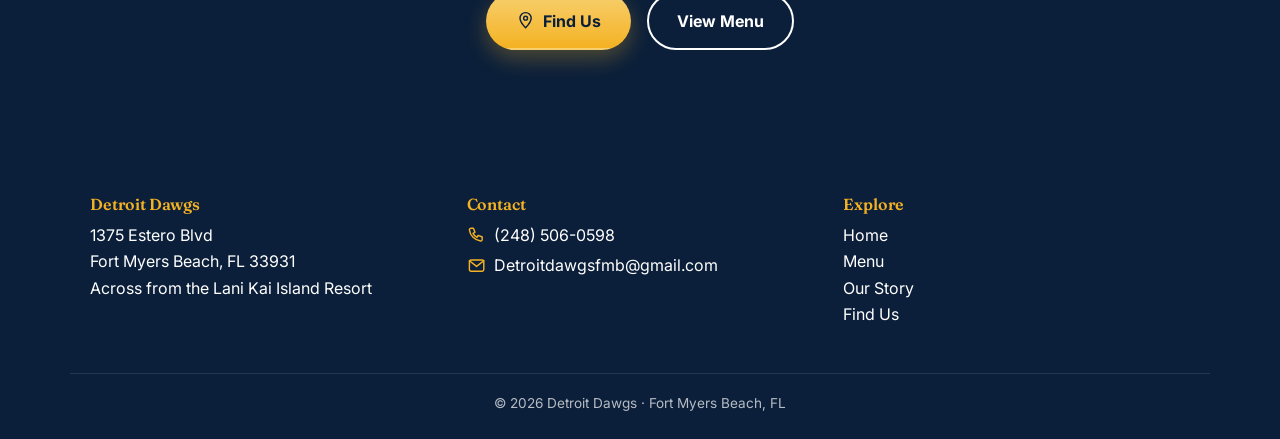
==== commit 9d24856e: "Remove image section from community page" ====
--- a/community.html
+++ b/community.html
@@ -101,14 +101,6 @@
   </div>
 </section>
 
-<section>
-  <div class="wrap">
-    <img src="assets/img/owner-cartoon.jpg"
-         alt="Cartoon caricature illustration of the Detroit Dawgs owners smiling together"
-         loading="lazy"
-         style="width:100%; max-width:480px; margin:0 auto; display:block; border-radius:16px; object-fit:cover; box-shadow:0 10px 28px rgba(11,31,58,0.18);">
-  </div>
-</section>
 
 <section class="bg-navy">
   <div class="wrap text-center max-narrow">
